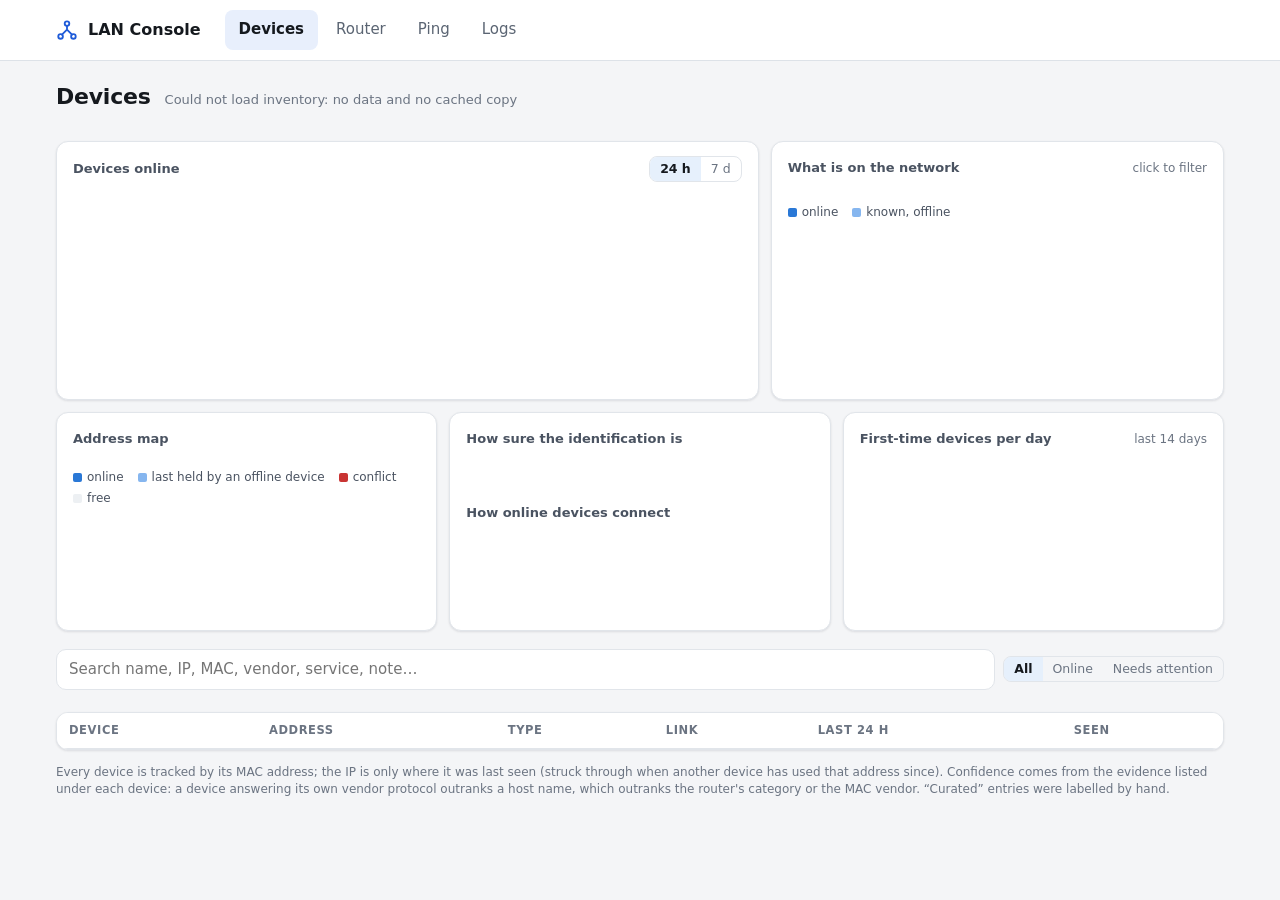
==== web/index.html @ db6f9922 "lan-inventory 2.0.0 LAN device inventory: identifies each device by combining active sweeps (nmap, m" ====
<!doctype html>
<html lang="en">
<head>
<meta charset="utf-8">
<meta name="viewport" content="width=device-width, initial-scale=1">
<title>LAN Inventory</title>
<style>
  :root {
    color-scheme: light;
    --bg: #f4f5f7; --card: #ffffff; --fg: #15191e; --fg2: #4a5361; --muted: #6b7482; --line: #e1e5ea; --grid: #edf0f3;
    --chip: #eef1f5; --accent: #2a78d6; --accent-soft: #e6f0fc;
    --s1: #2a78d6; --s2: #eb6834; --s3: #1baf7a; --s-none: #c3c9d2;
    --o1: #184f95; --o2: #2a78d6; --o3: #86b6ef; --o4: #c3c9d2;
    --ok: #1a7f4b; --ok-soft: #e3f4ea; --warn: #a85a00; --warn-soft: #fdf0dc; --crit: #c93433; --crit-soft: #fde8e7;
    --off: #aab1bc; --shadow: 0 1px 2px rgba(16,24,40,.05), 0 1px 3px rgba(16,24,40,.06);
  }
  @media (prefers-color-scheme: dark) {
    :root {
      color-scheme: dark;
      --bg: #101317; --card: #191d23; --fg: #eceef1; --fg2: #c2c8d1; --muted: #939cab; --line: #2a3039; --grid: #232830;
      --chip: #232830; --accent: #5b9df0; --accent-soft: #1c2b44;
      --s1: #3987e5; --s2: #d95926; --s3: #199e70; --s-none: #4a525e;
      --o1: #86b6ef; --o2: #3987e5; --o3: #1c5cab; --o4: #4a525e;
      --ok: #4cc38a; --ok-soft: #153325; --warn: #f0a050; --warn-soft: #3a2a12; --crit: #f07a79; --crit-soft: #3d1c1c;
      --off: #5a6370; --shadow: none;
    }
  }
  * { box-sizing: border-box; }
  body { margin: 0; background: var(--bg); color: var(--fg); font: 15px/1.45 system-ui, -apple-system, "Segoe UI", Roboto, sans-serif; }
  main { max-width: 1200px; margin: 0 auto; padding: 20px 16px 56px; }
  h1 { font-size: 22px; margin: 0; letter-spacing: -.01em; }
  h2 { font-size: 13px; font-weight: 600; margin: 0; color: var(--fg2); }
  .head { display: flex; flex-wrap: wrap; align-items: baseline; gap: 4px 14px; margin-bottom: 16px; }
  .sub { color: var(--muted); font-size: 13px; }
  .live { display: inline-flex; align-items: center; gap: 6px; }
  .live i { width: 8px; height: 8px; border-radius: 50%; background: var(--ok); box-shadow: 0 0 0 0 var(--ok); animation: pulse 2.4s infinite; }
  @keyframes pulse { 0% { box-shadow: 0 0 0 0 color-mix(in srgb, var(--ok) 55%, transparent); } 70%, 100% { box-shadow: 0 0 0 7px transparent; } }
  @media (prefers-reduced-motion: reduce) { .live i { animation: none; } }
  #banner { display: none; margin: 0 0 14px; padding: 8px 12px; border-radius: 8px; background: var(--warn-soft); border: 1px solid var(--warn); color: var(--warn); font-size: 13px; }
  .card { background: var(--card); border: 1px solid var(--line); border-radius: 12px; box-shadow: var(--shadow); }
  .kpis { display: grid; grid-template-columns: repeat(5, 1fr); gap: 12px; margin-bottom: 12px; }
  .kpi { padding: 14px 16px; text-align: left; font: inherit; color: inherit; cursor: pointer; display: flex; flex-direction: column; justify-content: flex-start; width: 100%; }
  .kpi:hover, .kpi[aria-pressed=true] { border-color: var(--accent); }
  .kpi[aria-pressed=true] { background: var(--accent-soft); }
  .kpi .lab { font-size: 12.5px; color: var(--muted); display: flex; align-items: center; gap: 6px; }
  .kpi .val { font-size: 30px; font-weight: 650; letter-spacing: -.02em; line-height: 1.15; margin-top: 2px; }
  .kpi .val small { font-size: 14px; font-weight: 500; color: var(--muted); letter-spacing: 0; }
  .kpi .foot { font-size: 12px; color: var(--muted); margin-top: 6px; min-height: 18px; }
  .meter { height: 6px; border-radius: 3px; background: var(--accent-soft); overflow: hidden; margin-top: 8px; }
  .meter i { display: block; height: 100%; background: var(--s1); border-radius: 3px; }
  .grid2 { display: grid; grid-template-columns: 1.55fr 1fr; gap: 12px; margin-bottom: 12px; align-items: stretch; }
  .grid2 .panel { display: flex; flex-direction: column; } .grid2 .chartwrap { flex: 1; min-height: 190px; }
  .morebtn { border: 0; background: none; color: var(--accent); font: inherit; font-size: 12.5px; cursor: pointer; padding: 6px 0 0; text-align: left; }
  .grid3 { display: grid; grid-template-columns: 1fr 1fr 1fr; gap: 12px; margin-bottom: 18px; }
  .panel { padding: 14px 16px 12px; min-width: 0; }
  .ph { display: flex; align-items: center; justify-content: space-between; gap: 8px; margin-bottom: 8px; min-height: 26px; }
  .ph .hint { font-size: 12px; color: var(--muted); }
  .seg { display: inline-flex; border: 1px solid var(--line); border-radius: 8px; overflow: hidden; }
  .seg button { border: 0; background: transparent; color: var(--muted); font: inherit; font-size: 12.5px; padding: 3px 10px; cursor: pointer; }
  .seg button[aria-pressed=true] { background: var(--accent-soft); color: var(--fg); font-weight: 600; }
  svg text { font: 11px system-ui, -apple-system, "Segoe UI", Roboto, sans-serif; fill: var(--muted); }
  .chartwrap { position: relative; }
  .tip { position: absolute; pointer-events: none; background: var(--fg); color: var(--card); font-size: 12px; padding: 5px 8px; border-radius: 6px; white-space: nowrap; transform: translate(-50%, -100%); display: none; z-index: 5; }
  .tip b { font-weight: 650; }
  .bars { display: grid; grid-template-columns: auto 1fr auto; gap: 5px 10px; align-items: center; font-size: 13px; }
  .bars button { display: contents; cursor: pointer; font: inherit; color: inherit; }
  .bars .bl { display: flex; align-items: center; gap: 7px; white-space: nowrap; color: var(--fg2); }
  .bars .bt { height: 14px; display: flex; gap: 2px; }
  .bars .bt i { display: block; height: 100%; border-radius: 0 4px 4px 0; background: var(--s1); min-width: 2px; }
  .bars .bt i.offl { background: var(--o3); }
  .bars .bv { font-variant-numeric: tabular-nums; color: var(--fg2); text-align: right; }
  .bars button:hover .bl, .bars button[aria-pressed=true] .bl { color: var(--accent); font-weight: 600; }
  .legend { display: flex; flex-wrap: wrap; gap: 4px 14px; font-size: 12px; color: var(--fg2); margin-top: 8px; }
  .legend span { display: inline-flex; align-items: center; gap: 5px; }
  .legend i { width: 9px; height: 9px; border-radius: 2px; display: inline-block; }
  .segbar { display: flex; gap: 2px; height: 16px; border-radius: 4px; overflow: hidden; }
  .segbar i { display: block; height: 100%; min-width: 3px; }
  .map { display: grid; grid-template-columns: repeat(32, 1fr); gap: 2px; }
  .map i { aspect-ratio: 1; border-radius: 2px; background: var(--grid); display: block; }
  .map i.on { background: var(--s1); cursor: pointer; } .map i.offl { background: var(--o3); cursor: pointer; }
  .map i.conf { background: var(--crit); cursor: pointer; } .map i.self { outline: 2px solid var(--fg); outline-offset: 0; }
  .map i:hover { outline: 2px solid var(--accent); }
  .bar { display: flex; flex-wrap: wrap; gap: 8px; align-items: center; margin-bottom: 10px; }
  input[type=search] { flex: 1 1 240px; padding: 9px 12px; border-radius: 10px; border: 1px solid var(--line); background: var(--card); color: var(--fg); font: inherit; }
  input[type=search]:focus-visible, button:focus-visible, tr.row:focus-visible { outline: 2px solid var(--accent); outline-offset: 2px; }
  .chips { display: flex; flex-wrap: wrap; gap: 6px; margin-bottom: 12px; }
  .chip { border: 1px solid var(--line); background: var(--card); color: var(--fg2); border-radius: 999px; padding: 4px 11px 4px 8px; font: inherit; font-size: 13px; cursor: pointer; display: inline-flex; align-items: center; gap: 6px; }
  .chip svg { width: 15px; height: 15px; }
  .chip[aria-pressed=true] { background: var(--accent); border-color: var(--accent); color: #fff; }
  .chip .n { opacity: .7; font-variant-numeric: tabular-nums; }
  table { width: 100%; border-collapse: separate; border-spacing: 0; }
  .tablecard { overflow: hidden; }
  th, td { text-align: left; padding: 9px 12px; border-bottom: 1px solid var(--line); vertical-align: middle; }
  th { font-size: 11.5px; text-transform: uppercase; letter-spacing: .05em; color: var(--muted); cursor: pointer; user-select: none; white-space: nowrap; font-weight: 600; background: var(--card); }
  th[aria-sort] { color: var(--fg); }
  tr.row { cursor: pointer; } tr.row:hover td { background: var(--chip); }
  tr.row.off .nm, tr.row.off .ic { opacity: .62; }
  tr.detail td { background: var(--bg); padding: 16px; }
  .dev { display: flex; align-items: center; gap: 11px; min-width: 0; }
  .ic { flex: none; width: 36px; height: 36px; border-radius: 10px; background: var(--accent-soft); color: var(--accent); display: grid; place-items: center; position: relative; }
  .ic svg { width: 20px; height: 20px; }
  .ic .st { position: absolute; right: -3px; bottom: -3px; width: 11px; height: 11px; border-radius: 50%; background: var(--off); border: 2px solid var(--card); }
  .ic .st.on { background: var(--ok); }
  .nm { min-width: 0; } .nm b { font-weight: 600; } .nm .m { font-size: 12.5px; color: var(--muted); overflow: hidden; text-overflow: ellipsis; }
  .mono { font-family: ui-monospace, SFMono-Regular, Menlo, monospace; font-size: 12.5px; }
  .muted { color: var(--muted); } .stale { text-decoration: line-through; color: var(--muted); }
  .tag { display: inline-flex; align-items: center; gap: 4px; font-size: 11px; padding: 1px 7px; border-radius: 999px; background: var(--chip); color: var(--fg2); margin-left: 6px; white-space: nowrap; vertical-align: 1px; }
  .tag.warn { background: var(--warn-soft); color: var(--warn); } .tag.crit { background: var(--crit-soft); color: var(--crit); } .tag.new { background: var(--ok-soft); color: var(--ok); }
  .conf { display: inline-flex; gap: 2px; vertical-align: middle; margin-right: 6px; }
  .conf i { width: 5px; height: 12px; border-radius: 1.5px; background: var(--o4); }
  .conf i.f { background: var(--s1); }
  .sig { display: inline-flex; gap: 1.5px; align-items: flex-end; height: 12px; margin-right: 5px; vertical-align: -1px; }
  .sig i { width: 3px; background: var(--o4); border-radius: 1px; } .sig i.f { background: var(--fg2); }
  .strip { display: block; }
  .dgrid { display: grid; grid-template-columns: repeat(3, minmax(0, 1fr)); gap: 12px; }
  .dcard { padding: 12px 14px; min-width: 0; }
  .dcard h3 { font-size: 11.5px; text-transform: uppercase; letter-spacing: .05em; color: var(--muted); margin: 0 0 8px; font-weight: 600; }
  dl { display: grid; grid-template-columns: 104px 1fr; gap: 4px 10px; margin: 0; font-size: 13px; }
  dt { color: var(--muted); } dd { margin: 0; word-break: break-word; white-space: pre-line; }
  ul.why { margin: 0; padding: 0; list-style: none; font-size: 13px; }
  ul.why li { padding: 3px 0 3px 16px; position: relative; color: var(--fg2); }
  ul.why li::before { content: ""; position: absolute; left: 2px; top: 10px; width: 6px; height: 6px; border-radius: 50%; background: var(--s1); }
  ul.why li.no { color: var(--muted); } ul.why li.no::before { background: var(--o4); }
  ul.why li.bad::before { background: var(--crit); } ul.why li.bad { color: var(--crit); }
  .ports { display: flex; flex-wrap: wrap; gap: 5px; }
  .port { font-size: 12px; border: 1px solid var(--line); border-radius: 6px; padding: 2px 7px; background: var(--card); }
  .port b { font-family: ui-monospace, Menlo, monospace; font-weight: 600; }
  a { color: var(--accent); }
  .linkbtn { border: 0; background: none; padding: 0; color: var(--accent); font: inherit; cursor: pointer; text-decoration: underline; }
  .empty { padding: 28px; text-align: center; color: var(--muted); }
  .note { color: var(--muted); font-size: 12px; margin-top: 14px; }
  @media (max-width: 980px) { .kpis { grid-template-columns: repeat(3, 1fr); } .grid2, .grid3 { grid-template-columns: 1fr; } .dgrid { grid-template-columns: 1fr; } }
  @media (max-width: 720px) { .kpis { grid-template-columns: repeat(2, 1fr); } .hide-sm { display: none; } th, td { padding: 8px 8px; } .map { grid-template-columns: repeat(16, 1fr); } }
</style>
<link rel="stylesheet" href="nav.css">
</head>
<body>
<header class="topbar"><div class="tb-in">
  <a class="tb-brand" href="index.html"><svg width="22" height="22" viewBox="0 0 24 24" fill="none" stroke-width="2" stroke-linecap="round" stroke-linejoin="round" aria-hidden="true"><circle cx="12" cy="5" r="2.5"/><circle cx="5" cy="19" r="2.5"/><circle cx="19" cy="19" r="2.5"/><path d="M12 7.5v4M12 11.5l-5.5 5.5M12 11.5l5.5 5.5"/></svg><span>LAN Console</span></a>
  <nav aria-label="Sections"><a href="index.html" aria-current="page">Devices</a><a href="router.html">Router</a><a href="ping.html">Ping</a><a href="logs.html">Logs</a></nav>
</div></header>
<main>
  <div class="head">
    <h1>Devices</h1>
    <div class="sub" id="sub">Loading…</div>
  </div>
  <div id="banner" role="status"></div>

  <div class="kpis" id="kpis"></div>

  <div class="grid2">
    <section class="card panel">
      <div class="ph"><h2>Devices online</h2>
        <div class="seg" id="range"><button type="button" data-h="24" aria-pressed="true">24 h</button><button type="button" data-h="168" aria-pressed="false">7 d</button></div></div>
      <div class="chartwrap"><svg id="chart-online" width="100%" height="190" role="img" aria-label="Devices online over time"></svg><div class="tip" id="tip-online"></div></div>
      <div class="hint sub" id="online-note"></div>
    </section>
    <section class="card panel">
      <div class="ph"><h2>What is on the network</h2><span class="hint">click to filter</span></div>
      <div class="bars" id="types"></div>
      <button type="button" class="morebtn" id="types-more"></button>
      <div class="legend"><span><i style="background:var(--s1)"></i>online</span><span><i style="background:var(--o3)"></i>known, offline</span></div>
    </section>
  </div>

  <div class="grid3">
    <section class="card panel">
      <div class="ph"><h2>Address map</h2><span class="hint" id="map-hint"></span></div>
      <div class="chartwrap"><div class="map" id="map"></div><div class="tip" id="tip-map"></div></div>
      <div class="legend"><span><i style="background:var(--s1)"></i>online</span><span><i style="background:var(--o3)"></i>last held by an offline device</span><span><i style="background:var(--crit)"></i>conflict</span><span><i style="background:var(--grid)"></i>free</span></div>
    </section>
    <section class="card panel">
      <div class="ph"><h2>How sure the identification is</h2></div>
      <div class="segbar" id="conf-bar"></div><div class="legend" id="conf-leg"></div>
      <div class="ph" style="margin-top:16px"><h2>How online devices connect</h2></div>
      <div class="segbar" id="link-bar"></div><div class="legend" id="link-leg"></div>
    </section>
    <section class="card panel">
      <div class="ph"><h2>First-time devices per day</h2><span class="hint">last 14 days</span></div>
      <div class="chartwrap"><svg id="chart-new" width="100%" height="150" role="img" aria-label="New devices per day"></svg><div class="tip" id="tip-new"></div></div>
    </section>
  </div>

  <div class="bar">
    <input type="search" id="q" placeholder="Search name, IP, MAC, vendor, service, note…" aria-label="Search">
    <div class="seg" id="show"><button type="button" data-s="all" aria-pressed="true">All</button><button type="button" data-s="online" aria-pressed="false">Online</button><button type="button" data-s="attention" aria-pressed="false">Needs attention</button></div>
  </div>
  <div class="chips" id="chips"></div>
  <div class="card tablecard">
    <table id="tbl">
      <thead><tr>
        <th data-k="name">Device</th><th data-k="ip">Address</th><th data-k="type" class="hide-sm">Type</th>
        <th data-k="link" class="hide-sm">Link</th><th class="hide-sm" style="cursor:default">Last 24 h</th><th data-k="last_seen" class="hide-sm">Seen</th>
      </tr></thead>
      <tbody id="rows"></tbody>
    </table>
  </div>
  <p class="note">
    Every device is tracked by its MAC address; the IP is only where it was last seen (struck through when another device has used that
    address since). Confidence comes from the evidence listed under each device: a device answering its own vendor protocol outranks a host
    name, which outranks the router's category or the MAC vendor. “Curated” entries were labelled by hand.
  </p>
</main>

<script>
(function () {
  'use strict';
  var CACHE_KEY = 'lan-inventory-v1';
  var state = { data: null, q: '', type: 'All', show: 'all', sort: 'ip', desc: false, open: {}, hours: 24 };
  var $ = function (id) { return document.getElementById(id); };
  function esc(s) { return String(s == null ? '' : s).replace(/[&<>"']/g, function (c) { return { '&': '&amp;', '<': '&lt;', '>': '&gt;', '"': '&quot;', "'": '&#39;' }[c]; }); }

  // ---- icons (24x24, stroke) by device type
  var P = {
    phone: '<rect x="7" y="2.5" width="10" height="19" rx="2.5"/><path d="M11 18.5h2"/>',
    tablet: '<rect x="4.5" y="2.5" width="15" height="19" rx="2.5"/><path d="M11 18.5h2"/>',
    laptop: '<rect x="4" y="5" width="16" height="11" rx="1.5"/><path d="M2 19.5h20"/>',
    desktop: '<rect x="3" y="4" width="18" height="12" rx="1.5"/><path d="M8.5 20.5h7M12 16v4.5"/>',
    server: '<rect x="3.5" y="4" width="17" height="7" rx="1.5"/><rect x="3.5" y="13" width="17" height="7" rx="1.5"/><path d="M7 7.5h.01M7 16.5h.01"/>',
    tv: '<rect x="2.5" y="5" width="19" height="12.5" rx="1.5"/><path d="M8 21h8"/>',
    media: '<rect x="3" y="8" width="18" height="8" rx="2.5"/><path d="M7 12h.01M11 12h6"/>',
    speaker: '<rect x="6" y="2.5" width="12" height="19" rx="2.5"/><circle cx="12" cy="14" r="3"/><path d="M12 6.5h.01"/>',
    camera: '<path d="M3 8.5a2 2 0 0 1 2-2h9a2 2 0 0 1 2 2v7a2 2 0 0 1-2 2H5a2 2 0 0 1-2-2z"/><path d="M16 10.5l5-2.5v8l-5-2.5"/>',
    printer: '<path d="M7 8V3.5h10V8"/><rect x="3" y="8" width="18" height="8.5" rx="1.5"/><rect x="7" y="13.5" width="10" height="7"/>',
    nas: '<rect x="5" y="2.5" width="14" height="19" rx="2"/><path d="M8.5 7h7M8.5 11h7M9 17.5h.01"/>',
    router: '<rect x="3" y="13" width="18" height="7" rx="2"/><path d="M7 16.5h.01M11 16.5h.01M12 13V9M8.5 6.5a5 5 0 0 1 7 0M6 4a8.5 8.5 0 0 1 12 0"/>',
    ap: '<circle cx="12" cy="13" r="1.6"/><path d="M8.6 9.6a4.8 4.8 0 0 0 0 6.8M15.4 9.6a4.8 4.8 0 0 1 0 6.8M5.8 6.8a8.8 8.8 0 0 0 0 12.4M18.2 6.8a8.8 8.8 0 0 1 0 12.4"/>',
    iot: '<rect x="7" y="7" width="10" height="10" rx="1.5"/><path d="M10 3v4M14 3v4M10 17v4M14 17v4M3 10h4M3 14h4M17 10h4M17 14h4"/>',
    plug: '<path d="M9 2.5v5M15 2.5v5M6.5 7.5h11v4a5.5 5.5 0 0 1-11 0zM12 17v4.5"/>',
    light: '<path d="M9 18h6M10 21h4M8.5 14.5a6 6 0 1 1 7 0c-.6.5-1 1.200-1 2v.5h-5v-.5c0-.8-.4-1.500-1-2z"/>',
    thermo: '<circle cx="12" cy="12" r="8.5"/><path d="M12 7v5l3 2"/>',
    appliance: '<rect x="4.500" y="2.500" width="15" height="19" rx="2"/><circle cx="12" cy="13.500" r="4"/><path d="M8 6h.01M11 6h.01"/>',
    game: '<path d="M7 8h10a4.500 4.500 0 0 1 4.400 5.400l-.6 3a2.500 2.500 0 0 1-4.300 1.200L15 16H9l-1.500 1.600a2.500 2.500 0 0 1-4.300-1.200l-.6-3A4.500 4.500 0 0 1 7 8z"/><path d="M8 11v3M6.500 12.500h3M16 12h.01"/>',
    car: '<path d="M4 16v-3.500l2-5.500h12l2 5.500V16M4 13h16M3.500 16h17v2.500h-3V16M6.500 16v2.500h-3"/>',
    dock: '<rect x="3" y="9" width="18" height="7" rx="1.500"/><path d="M7 12.500h2M12 12.500h2M17 12.500h.01M12 16v4"/>',
    watch: '<rect x="7" y="7" width="10" height="10" rx="2.500"/><path d="M9 7l.7-4h4.600l.7 4M9 17l.7 4h4.600l.7-4"/>',
    net: '<rect x="3" y="14" width="18" height="6" rx="1.500"/><path d="M7 17h.01M11 17h.01M15 17h.01M12 14V4M8 8l4-4 4 4"/>',
    unknown: '<circle cx="12" cy="12" r="9"/><path d="M9.500 9.500a2.500 2.500 0 1 1 3.500 2.300c-.7.300-1 .900-1 1.700M12 17h.01"/>'
  };
  var ICON = { 'Phone': 'phone', 'Tablet': 'tablet', 'Laptop': 'laptop', 'Desktop': 'desktop', 'Computer': 'desktop', 'Server': 'server', 'TV': 'tv',
    'Media device': 'media', 'Speaker': 'speaker', 'Camera': 'camera', 'Printer': 'printer', 'NAS': 'nas', 'Router': 'router', 'Access Point': 'ap',
    'IoT': 'iot', 'Smart Plug': 'plug', 'Smart Light': 'light', 'Smart Switch': 'plug', 'Thermostat': 'thermo', 'Appliance': 'appliance',
    'Game console': 'game', 'Vehicle': 'car', 'Dock': 'dock', 'Watch': 'watch', 'Network': 'net' };
  function icon(type) {
    return '<svg viewBox="0 0 24 24" fill="none" stroke="currentColor" stroke-width="1.8" stroke-linecap="round" stroke-linejoin="round" aria-hidden="true">' + P[ICON[type] || 'unknown'] + '</svg>';
  }

  // ---- helpers
  function ipKey(ip) { return ip ? ip.split('.').reduce(function (a, p) { return a * 256 + (+p); }, 0) : 4294967295; }
  function ts(iso) { var d = iso ? new Date(iso) : null; return d && !isNaN(d) ? d.getTime() / 1000 : null; }
  function fmt(iso) { var d = iso ? new Date(iso) : null; return d && !isNaN(d) ? d.toLocaleString() : 'never'; }
  function ago(sec) {
    if (sec == null) return 'never';
    if (sec < 90) return 'just now';
    if (sec < 3600) return Math.round(sec / 60) + ' min ago';
    if (sec < 86400 * 2) return Math.round(sec / 3600) + ' h ago';
    return Math.round(sec / 86400) + ' d ago';
  }
  function hm(t) { return new Date(t * 1000).toLocaleTimeString([], { hour: '2-digit', minute: '2-digit' }); }
  function dayLabel(t) { return new Date(t * 1000).toLocaleDateString([], { month: 'short', day: 'numeric' }); }
  function nowSec() { var g = ts(state.data.generated); return g || Date.now() / 1000; }
  function typeOf(d) { return d.type || 'Unidentified'; }
  function displayName(d) { return d.name || (d.randomized_mac ? 'Private-MAC device' : (d.vendor || 'Unknown device')); }
  function isNew(d) { var f = ts(d.first_seen); return f != null && nowSec() - f < 7 * 86400; }
  function attention(d) {
    var a = [];
    if (d.ip_conflict) a.push('IP conflict');
    if (d.conflict) a.push('evidence disagrees');
    if (!d.identified) a.push('not identified');
    if (d.online_now && !d.in_scan) a.push('never scanned');
    return a;
  }
  var CONF_LEVEL = { curated: 4, high: 3, medium: 2, researched: 2, low: 1 };

  function load() {
    return fetch('data.json?t=' + Date.now(), { cache: 'no-store' })
      .then(function (r) { if (!r.ok) throw new Error(r.status); return r.json(); })
      .then(function (d) { try { localStorage.setItem(CACHE_KEY, JSON.stringify(d)); } catch (e) {} return { data: d, offline: false }; })
      .catch(function () {
        var raw = null;
        try { raw = localStorage.getItem(CACHE_KEY); } catch (e) {}
        if (raw) return { data: JSON.parse(raw), offline: true };
        throw new Error('no data and no cached copy');
      });
  }

  function searchText(d) {
    return [d.ip, d.mac, d.name, d.type, d.vendor, d.os, d.note, (d.aliases || []).join(' '),
      d.ports.map(function (p) { return p.port + ' ' + p.service + ' ' + p.product; }).join(' '),
      d.mdns.join(' '), d.model, d.os_family, (d.web || []).join(' '), d.dhcp && d.dhcp.hostname].join(' ').toLowerCase();
  }
  function visible() {
    var q = state.q.toLowerCase();
    var rows = state.data.devices.filter(function (d) {
      if (state.type !== 'All' && typeOf(d) !== state.type) return false;
      if (state.show === 'online' && !d.online_now) return false;
      if (state.show === 'attention' && !attention(d).length) return false;
      if (state.show === 'new' && !isNew(d)) return false;
      return !q || searchText(d).indexOf(q) >= 0;
    });
    var k = state.sort;
    rows.sort(function (a, b) {
      var x, y;
      if (k === 'ip') { x = ipKey(a.ip) * 2 + (a.ip_stale ? 1 : 0); y = ipKey(b.ip) * 2 + (b.ip_stale ? 1 : 0); }
      else if (k === 'name') { x = displayName(a).toLowerCase(); y = displayName(b).toLowerCase(); }
      else if (k === 'last_seen') { x = -(ts(a.last_seen) || 0); y = -(ts(b.last_seen) || 0); }
      else { x = String(a[k] || '~').toLowerCase(); y = String(b[k] || '~').toLowerCase(); }
      return (x < y ? -1 : x > y ? 1 : 0) * (state.desc ? -1 : 1);
    });
    return rows;
  }

  // ---- KPI tiles
  function spark(series, w, h) {
    if (!series || series.length < 2) return '';
    var t0 = series[0][0], t1 = series[series.length - 1][0], lo = Infinity, hi = -Infinity;
    series.forEach(function (p) { lo = Math.min(lo, p[1]); hi = Math.max(hi, p[1]); });
    if (hi === lo) { hi += 1; lo -= 1; }
    var d = '', prev = null;
    series.forEach(function (p) {
      var x = (p[0] - t0) / (t1 - t0 || 1) * w, y = h - 2 - (p[1] - lo) / (hi - lo) * (h - 4);
      d += (prev == null ? 'M' : 'H' + x.toFixed(1) + 'V') + (prev == null ? x.toFixed(1) + ',' : '') + y.toFixed(1); prev = y;
    });
    return '<svg width="' + w + '" height="' + h + '" aria-hidden="true" style="vertical-align:middle"><path d="' + d + '" fill="none" stroke="var(--s1)" stroke-width="2" stroke-linejoin="round"/></svg>';
  }
  function renderKpis() {
    var ds = state.data.devices, on = ds.filter(function (d) { return d.online_now; });
    var ident = ds.filter(function (d) { return d.identified; }).length;
    var att = ds.filter(function (d) { return attention(d).length; });
    var fresh = ds.filter(isNew);
    var series = clip((state.data.history || {}).online || [], 24);
    var peak = series.reduce(function (m, p) { return Math.max(m, p[1]); }, 0);
    var pct = ds.length ? Math.round(ident / ds.length * 100) : 0;
    var tiles = [
      ['online', 'Online now', on.length + ' <small>of ' + ds.length + '</small>', spark(series, 90, 18) + (peak ? ' peak ' + peak : '')],
      ['all', 'Known devices', ds.length, ds.filter(function (d) { return d.randomized_mac; }).length + ' use a private MAC'],
      [null, 'Identified', pct + '<small>%</small>', '<div class="meter"><i style="width:' + pct + '%"></i></div>'],
      ['attention', 'Need attention', att.length, att.length ? esc(countBy(att.map(function (d) { return attention(d)[0]; }))) : 'nothing flagged'],
      ['new', 'New this week', fresh.length, fresh.length ? esc(fresh.slice(-2).map(displayName).join(', ')) : 'no first-time devices']
    ];
    $('kpis').innerHTML = tiles.map(function (t) {
      return '<button type="button" class="card kpi" ' + (t[0] ? 'data-s="' + t[0] + '" aria-pressed="' + (state.show === t[0] && t[0] !== 'all') + '"' : 'disabled style="cursor:default"') + '>' +
        '<div class="lab">' + t[1] + '</div><div class="val">' + t[2] + '</div><div class="foot">' + t[3] + '</div></button>';
    }).join('');
    $('kpis').querySelectorAll('button[data-s]').forEach(function (b) {
      b.addEventListener('click', function () { setShow(state.show === b.dataset.s ? 'all' : b.dataset.s); });
    });
  }
  function countBy(list) {
    var c = {}; list.forEach(function (x) { c[x] = (c[x] || 0) + 1; });
    return Object.keys(c).map(function (k) { return c[k] + ' ' + k; }).join(' · ');
  }
  function setShow(s) {
    state.show = s;
    $('show').querySelectorAll('button').forEach(function (b) { b.setAttribute('aria-pressed', String(b.dataset.s === s)); });
    renderKpis(); renderRows();
  }

  // ---- online over time (step line + wash, crosshair tooltip)
  function clip(series, hours) {
    if (!series.length) return [];
    var end = series[series.length - 1][0], start = end - hours * 3600, out = [], last = null;
    series.forEach(function (p) { if (p[0] < start) last = p; else out.push(p); });
    if (last) out.unshift([start, last[1]]);
    return out;
  }
  function renderOnline() {
    var svg = $('chart-online'), W = Math.max(280, svg.clientWidth || 600);
    svg.setAttribute('height', 190);
    var H = Math.max(190, Math.min(320, svg.parentNode.clientHeight || 190));
    svg.setAttribute('height', H);
    var hist = state.data.history || {}, s = clip(hist.online || [], state.hours);
    svg.setAttribute('viewBox', '0 0 ' + W + ' ' + H);
    if (s.length < 2) { svg.innerHTML = '<text x="' + W / 2 + '" y="' + H / 2 + '" text-anchor="middle">History is being collected — the line appears within a few minutes.</text>'; $('online-note').textContent = ''; return; }
    var end = s[s.length - 1][0], start = end - state.hours * 3600, m = { l: 30, r: 44, t: 10, b: 22 };
    var hi = Math.max.apply(null, s.map(function (p) { return p[1]; })), lo = Math.min.apply(null, s.map(function (p) { return p[1]; }));
    var top = Math.ceil((hi + 1) / 5) * 5, bot = Math.max(0, Math.floor((lo - 2) / 5) * 5);
    var X = function (t) { return m.l + (t - start) / (end - start) * (W - m.l - m.r); };
    var Y = function (v) { return m.t + (top - v) / (top - bot) * (H - m.t - m.b); };
    var out = '';
    for (var v = bot; v <= top; v += Math.max(5, Math.round((top - bot) / 4 / 5) * 5)) {
      out += '<line x1="' + m.l + '" x2="' + (W - m.r) + '" y1="' + Y(v) + '" y2="' + Y(v) + '" stroke="var(--grid)"/><text x="' + (m.l - 6) + '" y="' + (Y(v) + 4) + '" text-anchor="end">' + v + '</text>';
    }
    var step = state.hours <= 24 ? (W < 520 ? 8 : 4) * 3600 : (W < 520 ? 2 : 1) * 86400, first = new Date(start * 1000);
    if (state.hours <= 24) first.setMinutes(0, 0, 0); else first.setHours(0, 0, 0, 0);
    for (var t = first.getTime() / 1000; t <= end; t += step) {
      if (t < start + step * 0.25) continue;
      out += '<text x="' + X(t) + '" y="' + (H - 6) + '" text-anchor="middle">' + (state.hours <= 24 ? hm(t) : dayLabel(t)) + '</text>';
    }
    var d = 'M' + X(s[0][0]).toFixed(1) + ',' + Y(s[0][1]).toFixed(1);
    for (var i = 1; i < s.length; i++) d += 'H' + X(s[i][0]).toFixed(1) + 'V' + Y(s[i][1]).toFixed(1);
    var lastX = X(end), lastY = Y(s[s.length - 1][1]);
    out += '<path d="' + d + 'V' + Y(bot) + 'H' + X(s[0][0]).toFixed(1) + 'Z" fill="var(--s1)" opacity=".1"/>';
    out += '<path d="' + d + '" fill="none" stroke="var(--s1)" stroke-width="2" stroke-linejoin="round"/>';
    out += '<circle cx="' + lastX + '" cy="' + lastY + '" r="4" fill="var(--s1)" stroke="var(--card)" stroke-width="2"/>';
    out += '<text x="' + (lastX + 8) + '" y="' + (lastY + 4) + '" style="fill:var(--fg);font-weight:600;font-size:12px">' + s[s.length - 1][1] + '</text>';
    out += '<line id="xh" y1="' + m.t + '" y2="' + (H - m.b) + '" stroke="var(--muted)" stroke-width="1" visibility="hidden"/><circle id="xd" r="4" fill="var(--s1)" stroke="var(--card)" stroke-width="2" visibility="hidden"/>';
    svg.innerHTML = out;
    var tip = $('tip-online'), xh = svg.querySelector('#xh'), xd = svg.querySelector('#xd');
    svg.onmousemove = function (e) {
      var r = svg.getBoundingClientRect(), px = (e.clientX - r.left) / r.width * W;
      var tt = start + (Math.min(Math.max(px, m.l), W - m.r) - m.l) / (W - m.l - m.r) * (end - start), val = s[0][1];
      for (var j = 0; j < s.length && s[j][0] <= tt; j++) val = s[j][1];
      xh.setAttribute('x1', X(tt)); xh.setAttribute('x2', X(tt)); xh.setAttribute('visibility', 'visible');
      xd.setAttribute('cx', X(tt)); xd.setAttribute('cy', Y(val)); xd.setAttribute('visibility', 'visible');
      tip.style.display = 'block'; tip.style.left = (X(tt) / W * r.width) + 'px'; tip.style.top = (Y(val) / H * r.height - 10) + 'px';
      tip.innerHTML = '<b>' + val + ' online</b> · ' + (state.hours > 24 ? dayLabel(tt) + ' ' : '') + hm(tt);
    };
    svg.onmouseleave = function () { tip.style.display = 'none'; xh.setAttribute('visibility', 'hidden'); xd.setAttribute('visibility', 'hidden'); };
    $('online-note').textContent = hist.since && hist.since > start + 60 ? 'Presence history starts ' + new Date(hist.since * 1000).toLocaleString() + '.' : '';
  }

  // ---- type bars
  function renderTypes() {
    var c = {};
    state.data.devices.forEach(function (d) { var t = typeOf(d); c[t] = c[t] || [0, 0]; c[t][d.online_now ? 0 : 1]++; });
    var keys = Object.keys(c).sort(function (a, b) { return (c[b][0] + c[b][1]) - (c[a][0] + c[a][1]) || a.localeCompare(b); });
    var max = keys.reduce(function (m, k) { return Math.max(m, c[k][0] + c[k][1]); }, 1);
    var hidden = state.allTypes ? 0 : Math.max(0, keys.length - 9);
    if (hidden) keys = keys.slice(0, 9);
    $('types-more').style.display = hidden || state.allTypes ? '' : 'none';
    $('types-more').textContent = state.allTypes ? 'Show fewer' : '+ ' + hidden + ' more types';
    $('types').innerHTML = keys.map(function (k) {
      var on = c[k][0], off = c[k][1];
      return '<button type="button" data-t="' + esc(k) + '" aria-pressed="' + (state.type === k) + '" title="' + esc(k) + ': ' + on + ' online, ' + off + ' offline">' +
        '<span class="bl"><span style="display:inline-flex;width:16px;height:16px">' + icon(k) + '</span>' + esc(k) + '</span>' +
        '<span class="bt">' + (on ? '<i style="width:' + (on / max * 100) + '%"></i>' : '') + (off ? '<i class="offl" style="width:' + (off / max * 100) + '%"></i>' : '') + '</span>' +
        '<span class="bv">' + (on + off) + '</span></button>';
    }).join('');
    $('types').querySelectorAll('button').forEach(function (b) {
      b.addEventListener('click', function () { state.type = state.type === b.dataset.t ? 'All' : b.dataset.t; render(); });
    });
  }

  // ---- segmented bars
  function segbar(barId, legId, parts) {
    var total = parts.reduce(function (a, p) { return a + p[1]; }, 0) || 1;
    $(barId).innerHTML = parts.filter(function (p) { return p[1]; }).map(function (p) {
      return '<i style="background:' + p[2] + ';flex:' + p[1] + '" title="' + esc(p[0]) + ': ' + p[1] + '"></i>';
    }).join('');
    $(legId).innerHTML = parts.filter(function (p) { return p[1]; }).map(function (p) {
      return '<span><i style="background:' + p[2] + '"></i>' + esc(p[0]) + ' <b style="color:var(--fg)">' + p[1] + '</b></span>';
    }).join('');
  }
  function renderSegs() {
    var ds = state.data.devices, n = function (f) { return ds.filter(f).length; };
    segbar('conf-bar', 'conf-leg', [
      ['labelled by hand', n(function (d) { return d.confidence === 'curated'; }), 'var(--o1)'],
      ['high', n(function (d) { return d.confidence === 'high'; }), 'var(--o2)'],
      ['medium / researched', n(function (d) { return d.confidence === 'medium' || d.confidence === 'researched'; }), 'var(--o3)'],
      ['low / unknown', n(function (d) { return d.confidence === 'low' || !d.confidence; }), 'var(--o4)']]);
    var on = ds.filter(function (d) { return d.online_now; }), l = function (f) { return on.filter(f).length; };
    segbar('link-bar', 'link-leg', [
      ['wired', l(function (d) { return d.link === 'wired'; }), 'var(--s1)'],
      ['Wi-Fi 5 GHz', l(function (d) { return d.link === '5GHz' || d.link === '6GHz'; }), 'var(--s2)'],
      ['Wi-Fi 2.4 GHz', l(function (d) { return d.link === '2.4GHz'; }), 'var(--s3)'],
      ['not in router list', l(function (d) { return !d.link; }), 'var(--s-none)']]);
  }

  // ---- address map
  function renderMap() {
    var sub = state.data.subnet || '', m = /^(\d+\.\d+\.\d+)\.0\/24$/.exec(sub), box = $('map');
    if (!m) { box.parentNode.parentNode.style.display = 'none'; return; }
    var by = {};
    state.data.devices.forEach(function (d) {
      if (!d.ip || d.ip.indexOf(m[1] + '.') !== 0) return;
      var k = +d.ip.split('.')[3]; (by[k] = by[k] || []).push(d);
    });
    var html = '', used = 0;
    for (var i = 0; i < 256; i++) {
      var ds = by[i] || [], on = ds.filter(function (d) { return d.online_now; });
      var cls = on.length > 1 ? 'conf' : on.length ? 'on' : ds.length ? 'offl' : '';
      if (on.length) used++;
      html += '<i class="' + cls + (state.data.self_ip === m[1] + '.' + i ? ' self' : '') + '" data-i="' + i + '"></i>';
    }
    box.innerHTML = html;
    $('map-hint').textContent = sub + ' · ' + used + ' in use';
    var tip = $('tip-map');
    box.onmousemove = function (e) {
      var c = e.target.closest('i'); if (!c) { tip.style.display = 'none'; return; }
      var i = +c.dataset.i, ds = by[i] || [], r = box.getBoundingClientRect(), cr = c.getBoundingClientRect();
      tip.style.display = 'block'; tip.style.left = (cr.left - r.left + cr.width / 2) + 'px'; tip.style.top = (cr.top - r.top - 6) + 'px';
      tip.innerHTML = '<b>.' + i + '</b> ' + (ds.length ? ds.map(function (d) { return esc(displayName(d)) + (d.online_now ? '' : ' (offline)'); }).join(', ') : 'free');
    };
    box.onmouseleave = function () { tip.style.display = 'none'; };
    box.onclick = function (e) {
      var c = e.target.closest('i'); if (!c || !(by[+c.dataset.i] || []).length) return;
      $('q').value = state.q = m[1] + '.' + c.dataset.i; state.type = 'All'; setShow('all'); renderChips();
      by[+c.dataset.i].forEach(function (d) { state.open[d.mac] = true; }); renderRows();
      $('tbl').scrollIntoView({ behavior: 'smooth', block: 'start' });
    };
  }

  // ---- first-time devices per day (columns)
  function renderNew() {
    var svg = $('chart-new'), H = 150, W = Math.max(240, svg.clientWidth || 360), days = 14, m = { l: 22, r: 6, t: 14, b: 20 };
    var end = new Date(nowSec() * 1000); end.setHours(24, 0, 0, 0);
    var e = end.getTime() / 1000, buckets = [], names = [];
    for (var i = 0; i < days; i++) { buckets.push(0); names.push([]); }
    state.data.devices.forEach(function (d) {
      var f = ts(d.first_seen); if (f == null) return;
      var k = days - 1 - Math.floor((e - f) / 86400);
      if (k >= 0 && k < days) { buckets[k]++; names[k].push(displayName(d)); }
    });
    var hi = Math.max(4, Math.max.apply(null, buckets)), bw = (W - m.l - m.r) / days, cw = Math.min(24, bw - 4), out = '';
    var Y = function (v) { return m.t + (hi - v) / hi * (H - m.t - m.b); };
    [0, Math.ceil(hi / 2), hi].forEach(function (v) {
      out += '<line x1="' + m.l + '" x2="' + (W - m.r) + '" y1="' + Y(v) + '" y2="' + Y(v) + '" stroke="var(--grid)"/><text x="' + (m.l - 5) + '" y="' + (Y(v) + 4) + '" text-anchor="end">' + v + '</text>';
    });
    svg.setAttribute('viewBox', '0 0 ' + W + ' ' + H);
    buckets.forEach(function (v, k) {
      var x = m.l + k * bw + (bw - cw) / 2, y = Y(v), h = Y(0) - y, t = e - (days - k) * 86400 + 43200;
      if (v) out += '<path d="M' + x + ',' + Y(0) + 'V' + (y + Math.min(4, h)) + 'q0,-' + Math.min(4, h) + ' ' + Math.min(4, h) + ',-' + Math.min(4, h) + 'H' + (x + cw - Math.min(4, h)) + 'q' + Math.min(4, h) + ',0 ' + Math.min(4, h) + ',' + Math.min(4, h) + 'V' + Y(0) + 'Z" fill="var(--s1)"/>';
      if (v && v === Math.max.apply(null, buckets)) out += '<text x="' + (x + cw / 2) + '" y="' + (y - 4) + '" text-anchor="middle" style="fill:var(--fg)">' + v + '</text>';
      if ((days - 1 - k) % 3 === 0) out += '<text x="' + (x + cw / 2) + '" y="' + (H - 5) + '" text-anchor="middle">' + dayLabel(t) + '</text>';
      out += '<rect class="hit" data-k="' + k + '" x="' + (m.l + k * bw) + '" y="' + m.t + '" width="' + bw + '" height="' + (H - m.t - m.b) + '" fill="transparent"/>';
    });
    svg.innerHTML = out;
    var tip = $('tip-new');
    svg.onmousemove = function (ev) {
      var r = ev.target.closest('.hit'); if (!r) { tip.style.display = 'none'; return; }
      var k = +r.dataset.k, b = svg.getBoundingClientRect();
      tip.style.display = 'block'; tip.style.left = Math.min(Math.max((m.l + (k + .5) * bw) / W * b.width, 80), b.width - 80) + 'px'; tip.style.top = (Y(buckets[k]) / H * b.height - 8) + 'px';
      tip.innerHTML = '<b>' + buckets[k] + ' new</b> · ' + dayLabel(e - (days - k) * 86400 + 43200) + (names[k].length ? '<br>' + esc(names[k].slice(0, 4).join(', ')) + (names[k].length > 4 ? '…' : '') : '');
    };
    svg.onmouseleave = function () { tip.style.display = 'none'; };
  }

  // ---- chips
  function renderChips() {
    var counts = {};
    state.data.devices.forEach(function (d) { var t = typeOf(d); counts[t] = (counts[t] || 0) + 1; });
    $('chips').innerHTML = ['All'].concat(Object.keys(counts).sort()).map(function (t) {
      return '<button type="button" class="chip" data-t="' + esc(t) + '" aria-pressed="' + (state.type === t) + '">' + (t === 'All' ? '' : icon(t)) + esc(t) +
        (t === 'All' ? '' : ' <span class="n">' + counts[t] + '</span>') + '</button>';
    }).join('');
    $('chips').querySelectorAll('button').forEach(function (b) { b.addEventListener('click', function () { state.type = b.dataset.t; render(); }); });
  }

  // ---- rows
  function strip(d, hours, w, h) {
    var end = nowSec(), start = end - hours * 3600, hist = state.data.history || {}, out = '';
    var from = Math.max(start, hist.since || end);
    out += '<rect x="0" y="' + (h / 2 - 1) + '" width="' + w + '" height="2" rx="1" fill="var(--grid)"/>';
    if (from > start) out += '<rect x="0" y="' + (h / 2 - 1) + '" width="' + ((from - start) / (end - start) * w) + '" height="2" fill="var(--bg)"/>';
    (d.seen || []).forEach(function (iv) {
      var a = Math.max(iv[0], start), b = Math.min(iv[1], end); if (b <= a) return;
      out += '<rect x="' + ((a - start) / (end - start) * w).toFixed(1) + '" y="1" width="' + Math.max(2, (b - a) / (end - start) * w).toFixed(1) + '" height="' + (h - 2) + '" rx="2" fill="var(--s1)"/>';
    });
    return '<svg class="strip" width="' + w + '" height="' + h + '" role="img" aria-label="online periods, last ' + hours + ' hours">' + out + '</svg>';
  }
  function confMeter(d) {
    var n = CONF_LEVEL[d.confidence] || 0, s = '';
    for (var i = 1; i <= 4; i++) s += '<i class="' + (i <= n ? 'f' : '') + '"></i>';
    return '<span class="conf" title="confidence: ' + esc(d.confidence || 'none') + '">' + s + '</span>';
  }
  function signal(d) {
    if (d.link === 'wired') return '<span class="muted">wired</span>';
    if (!d.link) return '<span class="muted">—</span>';
    var db = d.signal_dbm, n = db == null ? 0 : db >= -55 ? 4 : db >= -65 ? 3 : db >= -75 ? 2 : 1, s = '';
    for (var i = 1; i <= 4; i++) s += '<i class="' + (i <= n ? 'f' : '') + '" style="height:' + (i * 3) + 'px"></i>';
    return (db == null ? '' : '<span class="sig" title="' + db + ' dBm">' + s + '</span>') + esc(d.link.replace('GHz', ' GHz'));
  }
  function tags(d) {
    var t = '';
    if (isNew(d)) t += '<span class="tag new">new</span>';
    if (d.ip_conflict) t += '<span class="tag crit">IP conflict</span>';
    if (d.conflict) t += '<span class="tag warn">evidence disagrees</span>';
    if (d.aliases && d.aliases.length) t += '<span class="tag" title="the same device also appears under another MAC">+' + d.aliases.length + ' MAC</span>';
    if (d.randomized_mac) t += '<span class="tag" title="randomized / private MAC address">private MAC</span>';
    if (d.online_now && !d.in_scan) t += '<span class="tag warn">not scanned yet</span>';
    return t;
  }
  function detail(d) {
    var why = (d.reasons || []).map(function (r) {
      var cls = /outweighed|placeholder|weak guess/.test(r) ? 'no' : /disagrees|conflict/i.test(r) ? 'bad' : '';
      return '<li class="' + cls + '">' + esc(r) + '</li>';
    }).join('') || '<li class="no">No evidence yet.</li>';
    function row(k, v) { return v ? '<dt>' + k + '</dt><dd>' + v + '</dd>' : ''; }
    var u = d.upnp || {}, hist = (d.ip_history || []).slice(0, 5).map(function (h) { return esc(h.ip) + ' until ' + esc(fmt(h.until)); }).join('\n');
    var aliases = (d.aliases || []).map(function (m) { return '<button type="button" class="linkbtn mono" data-mac="' + esc(m) + '">' + esc(m) + '</button>'; }).join('<br>');
    var ports = d.ports.map(function (p) { return '<span class="port"><b>' + p.port + '</b>/' + esc(p.proto) + ' ' + esc(p.service || '') + (p.product ? ' <span class="muted">' + esc(p.product) + '</span>' : '') + '</span>'; }).join('');
    var research = d.research ? [[d.research.manufacturer, d.research.model, d.research.type].filter(Boolean).join(' · ') + (d.research.confidence ? '  [' + d.research.confidence + ', ' + (d.research.date || '').slice(0, 10) + ']' : ''), d.research.rationale].filter(Boolean).join('\n') : '';
    return '<div class="dgrid">' +
      '<div class="card dcard"><h3>Identity</h3><dl>' +
        row('Type', esc(d.type || '—') + (d.type_source ? ' <span class="muted">from ' + esc(d.type_source) + '</span>' : '')) +
        row('Confidence', confMeter(d) + esc(d.confidence || 'none')) + row('Model', esc(d.model)) + row('Manufacturer', esc(d.vendor)) +
        row('OS', esc(d.os_family || '')) + (d.os ? row('OS (nmap)', esc(d.os + ' — ' + d.os_accuracy + '%')) : '') +
        row('Label', d.note ? esc(d.note + '  [' + d.note_source + ', ' + d.note_date + ']') : '') + row('Research (AI)', esc(research)) +
      '</dl></div>' +
      '<div class="card dcard"><h3>Why we think so</h3><ul class="why">' + why + '</ul></div>' +
      '<div class="card dcard"><h3>Network</h3><dl>' +
        row('MAC', '<span class="mono">' + esc(d.mac) + '</span>' + (d.randomized_mac ? ' <span class="muted">private</span>' : '')) +
        row('Address', esc(d.ip || '—') + (d.ip_stale ? ' <span class="muted">(since reused by another device)</span>' : '')) +
        row('Earlier', esc(hist)) + row('Also seen as', aliases) + row('Link', signal(d) + (d.network && d.network !== 'main' ? ' <span class="muted">· ' + esc(d.network) + ' network</span>' : '')) +
        row('DHCP', d.dhcp ? esc([d.dhcp.hostname && 'host name ' + d.dhcp.hostname, d.dhcp.vendor_class && 'class ' + d.dhcp.vendor_class, d.dhcp.requests + ' request(s) heard'].filter(Boolean).join('\n')) : '') +
        row('First seen', esc(fmt(d.first_seen))) + row('Last seen', esc(fmt(d.last_seen)) + (d.seen_via && d.seen_via.length ? ' <span class="muted">via ' + esc(d.seen_via.join(' + ')) + '</span>' : '')) +
        row('Scanned', d.scan_at ? esc(fmt(d.scan_at) + ' (' + d.scan_kind + ')') : '<span class="muted">never — a quick look runs automatically while it is online</span>') +
      '</dl></div>' +
      '<div class="card dcard" style="grid-column:1/-1"><h3>Online, last 7 days</h3>' + strip(d, 168, 1000, 16).replace('width="1000"', 'width="100%" viewBox="0 0 1000 16" preserveAspectRatio="none"') +
        (ports ? '<h3 style="margin-top:14px">Open ports</h3><div class="ports">' + ports + '</div>' : '') +
        ((d.mdns.length || u.friendlyName || (d.web || []).length) ? '<h3 style="margin-top:14px">Announces</h3><dl>' +
          row('mDNS', esc(d.mdns.join('\n'))) + row('UPnP', esc([u.friendlyName, [u.manufacturer, u.modelName, u.modelNumber].filter(Boolean).join(' '), u.server].filter(Boolean).join('\n'))) + row('Web', esc((d.web || []).join('\n'))) + '</dl>' : '') +
      '</div></div>';
  }
  function renderRows() {
    var tb = $('rows'), rows = visible(), now = nowSec(), html = '';
    rows.forEach(function (d) {
      var seen = ts(d.last_seen);
      html += '<tr class="row' + (d.online_now ? '' : ' off') + '" tabindex="0" data-mac="' + esc(d.mac) + '" aria-expanded="' + !!state.open[d.mac] + '">' +
        '<td><div class="dev"><span class="ic">' + icon(d.type) + '<span class="st' + (d.online_now ? ' on' : '') + '" title="' + (d.online_now ? 'online' : 'offline') + '"></span></span>' +
        '<div class="nm"><b>' + esc(displayName(d)) + '</b>' + tags(d) + '<div class="m">' + esc(d.model || d.vendor || (d.randomized_mac ? 'no manufacturer (private MAC)' : '')) + '</div></div></div></td>' +
        '<td class="mono"><span class="' + (d.ip_stale ? 'stale' : '') + '">' + esc(d.ip || '—') + '</span><div class="muted hide-sm" style="font-size:11.5px">' + esc(d.mac) + '</div></td>' +
        '<td class="hide-sm">' + confMeter(d) + esc(d.type || '—') + (d.os_family ? '<div class="muted" style="font-size:12.5px">' + esc(d.os_family) + '</div>' : '') + '</td>' +
        '<td class="hide-sm" style="white-space:nowrap">' + signal(d) + '</td>' +
        '<td class="hide-sm">' + strip(d, 24, 120, 14) + '</td>' +
        '<td class="hide-sm muted" style="white-space:nowrap" title="' + esc(fmt(d.last_seen)) + '">' + (d.online_now ? 'now' : ago(seen == null ? null : now - seen)) + '</td></tr>';
      if (state.open[d.mac]) html += '<tr class="detail"><td colspan="6">' + detail(d) + '</td></tr>';
    });
    tb.innerHTML = html || '<tr><td colspan="6" class="empty">No devices match.</td></tr>';
    document.querySelectorAll('th[data-k]').forEach(function (th) {
      if (th.dataset.k === state.sort) th.setAttribute('aria-sort', state.desc ? 'descending' : 'ascending'); else th.removeAttribute('aria-sort');
    });
  }
  $('rows').addEventListener('click', function (e) {
    var a = e.target.closest('.linkbtn');
    if (a) { state.open[a.dataset.mac] = true; $('q').value = state.q = ''; state.type = 'All'; setShow('all'); renderChips();
      var r = document.querySelector('tr.row[data-mac="' + a.dataset.mac + '"]'); if (r) r.scrollIntoView({ behavior: 'smooth', block: 'center' }); return; }
    if (e.target.closest('tr.detail')) return;
    var tr = e.target.closest('tr.row'); if (!tr) return;
    state.open[tr.dataset.mac] = !state.open[tr.dataset.mac]; renderRows();
  });
  $('rows').addEventListener('keydown', function (e) {
    var tr = e.target.closest('tr.row');
    if (tr && e.target === tr && (e.key === 'Enter' || e.key === ' ')) { e.preventDefault(); state.open[tr.dataset.mac] = !state.open[tr.dataset.mac]; renderRows();
      var again = document.querySelector('tr.row[data-mac="' + tr.dataset.mac + '"]'); if (again) again.focus(); }
  });

  function render() { renderKpis(); renderOnline(); renderTypes(); renderSegs(); renderMap(); renderNew(); renderChips(); renderRows(); }

  function init(res) {
    state.data = res.data;
    var sweeps = state.data.scans || [], last = sweeps[0];
    $('sub').innerHTML = '<span class="live"><i></i>updated ' + esc(ago(Date.now() / 1000 - nowSec())) + '</span>' +
      (last ? ' · last full sweep ' + esc(fmt(last.stamp)) + ' (' + sweeps.length + ' sweeps on hand)' : '');
    var b = $('banner');
    if (res.offline) { b.style.display = 'block'; b.textContent = 'Offline: the inventory server is unreachable. Showing the copy saved in this browser (built ' + fmt(state.data.generated) + ').'; }
    else b.style.display = 'none';
    render();
  }

  $('q').addEventListener('input', function (e) { state.q = e.target.value; renderRows(); });
  var preset = new URLSearchParams(location.search).get('q');   // ?q=<ip|mac> (the router Clients page links here with it)
  if (preset) { $('q').value = preset; state.q = preset; }
  document.querySelectorAll('th[data-k]').forEach(function (th) {
    th.addEventListener('click', function () { var k = th.dataset.k; state.desc = state.sort === k ? !state.desc : false; state.sort = k; renderRows(); });
  });
  $('types-more').addEventListener('click', function () { state.allTypes = !state.allTypes; renderTypes(); renderOnline(); });
  $('show').addEventListener('click', function (e) { var b = e.target.closest('button'); if (b) setShow(b.dataset.s); });
  $('range').addEventListener('click', function (e) {
    var b = e.target.closest('button'); if (!b) return;
    state.hours = +b.dataset.h;
    $('range').querySelectorAll('button').forEach(function (x) { x.setAttribute('aria-pressed', String(x === b)); });
    renderOnline();
  });
  var rz; window.addEventListener('resize', function () { clearTimeout(rz); rz = setTimeout(function () { if (state.data) { renderOnline(); renderNew(); } }, 150); });

  load().then(init).catch(function (e) { $('sub').textContent = 'Could not load inventory: ' + e.message; });
  // Quiet auto-refresh: re-fetch every 30 s while the tab is visible; filters, sort and open rows are kept.
  setInterval(function () { if (!document.hidden) load().then(init).catch(function () {}); }, 30000);
  document.addEventListener('visibilitychange', function () { if (!document.hidden) load().then(init).catch(function () {}); });

  // Service worker only works on HTTPS or localhost; on plain-HTTP LAN origins the localStorage copy above is the offline cache.
  if ('serviceWorker' in navigator && (location.protocol === 'https:' || location.hostname === 'localhost')) {
    navigator.serviceWorker.register('sw.js').catch(function () {});
  }
})();
</script>
</body>
</html>
---- web/nav.css ----
/* Top bar shared by every page (Devices, Router, Ping). Self-contained tokens so the
   Devices page can keep its own stylesheet and still pick this up. */
.topbar {
  --nv-bg: #ffffff; --nv-line: #dde2e8; --nv-fg: #15191e; --nv-mut: #5b6573;
  --nv-acc: #1f5bd8; --nv-acc-soft: #e8effc;
  background: var(--nv-bg); border-bottom: 1px solid var(--nv-line); color: var(--nv-fg);
  font: 15px/1.45 "IBM Plex Sans", system-ui, -apple-system, "Segoe UI", Roboto, sans-serif;
}
@media (prefers-color-scheme: dark) {
  .topbar { --nv-bg: #1a1e24; --nv-line: #2b313a; --nv-fg: #e8ebef; --nv-mut: #a3adbd;
            --nv-acc: #7aa2ff; --nv-acc-soft: #1f2b46; }
}
.topbar .tb-in { max-width: 1200px; margin: 0 auto; padding: 8px 16px; min-height: 60px; box-sizing: border-box;
                 display: flex; flex-wrap: wrap; align-items: center; gap: 8px 24px; }
.topbar .tb-brand { display: flex; align-items: center; gap: 10px; font-weight: 600; font-size: 16px;
                    color: inherit; text-decoration: none; }
.topbar .tb-brand svg { stroke: var(--nv-acc); }
.topbar nav { display: flex; flex-wrap: wrap; gap: 4px; }
.topbar nav a { display: inline-flex; align-items: center; min-height: 40px; padding: 0 14px; border-radius: 8px;
                color: var(--nv-mut); text-decoration: none; font-size: 15px; }
.topbar nav a:hover { color: var(--nv-fg); background: var(--nv-acc-soft); }
.topbar nav a[aria-current=page] { color: var(--nv-fg); background: var(--nv-acc-soft); font-weight: 600; }
.topbar nav a:focus-visible, .topbar button:focus-visible { outline: 2px solid var(--nv-acc); outline-offset: 2px; }
.topbar .tb-side { margin-left: auto; display: flex; flex-wrap: wrap; align-items: center; gap: 8px 12px;
                   font-size: 13px; color: var(--nv-mut); }
.topbar .tb-side button { min-height: 36px; padding: 0 14px; border-radius: 8px; border: 1px solid var(--nv-line);
                          background: var(--nv-bg); color: var(--nv-fg); font: inherit; cursor: pointer; }
.topbar .tb-side button:disabled { opacity: .6; cursor: progress; }
@media (max-width: 640px) { .topbar .tb-side { margin-left: 0; width: 100%; } }
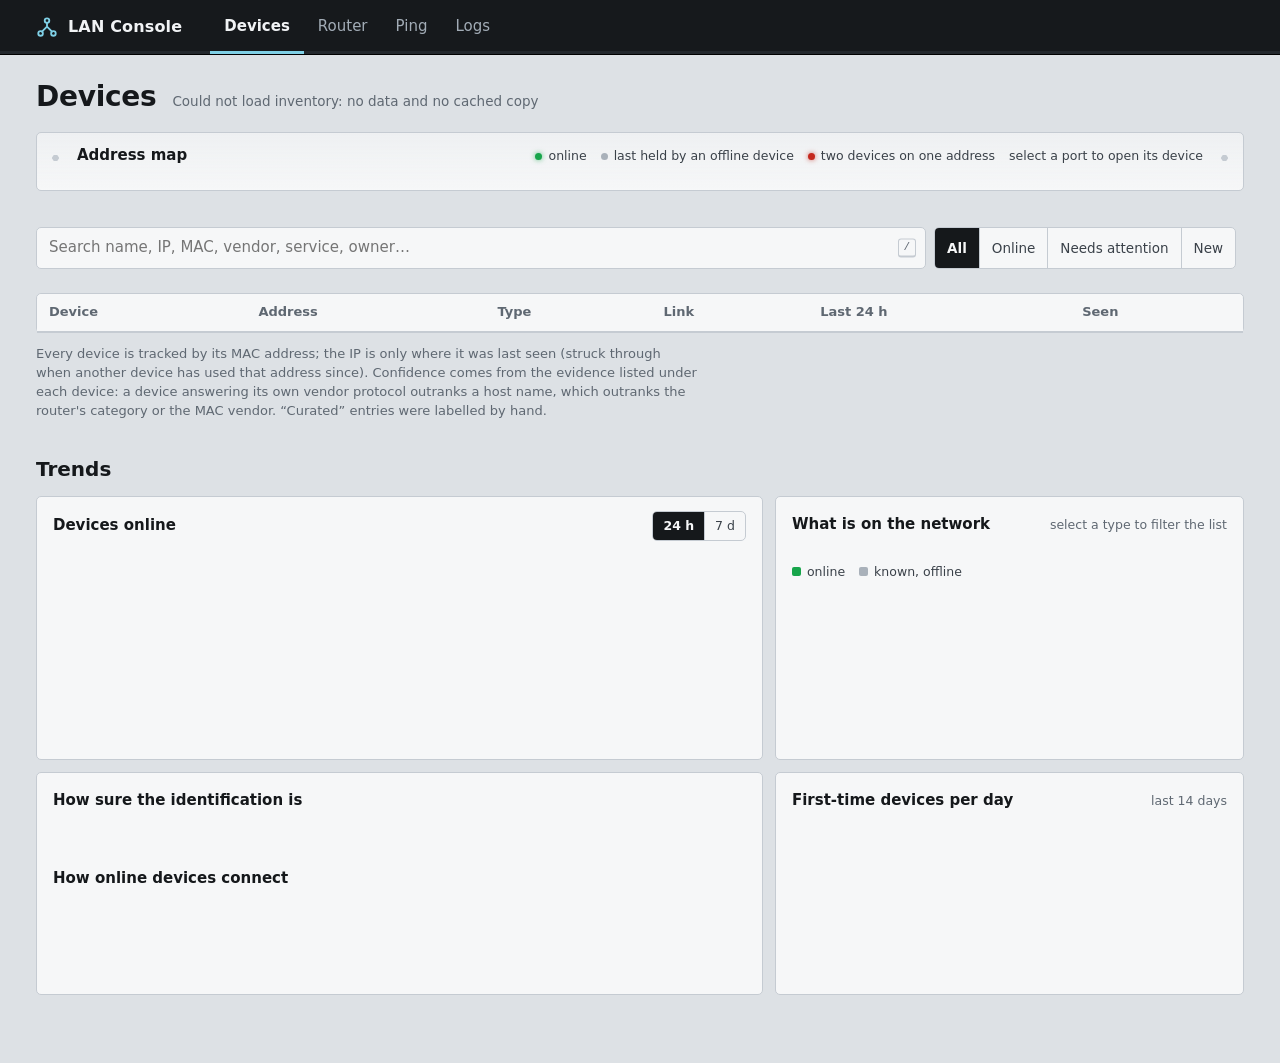
==== commit 1d98844b: "Web: "patch panel" redesign; devices list first, sticky search, filters in the URL - New web/panel.c" ====
--- a/web/index.html
+++ b/web/index.html
@@ -4,133 +4,175 @@
 <meta charset="utf-8">
 <meta name="viewport" content="width=device-width, initial-scale=1">
 <title>LAN Inventory</title>
+<link rel="stylesheet" href="panel.css">
 <style>
-  :root {
-    color-scheme: light;
-    --bg: #f4f5f7; --card: #ffffff; --fg: #15191e; --fg2: #4a5361; --muted: #6b7482; --line: #e1e5ea; --grid: #edf0f3;
-    --chip: #eef1f5; --accent: #2a78d6; --accent-soft: #e6f0fc;
-    --s1: #2a78d6; --s2: #eb6834; --s3: #1baf7a; --s-none: #c3c9d2;
-    --o1: #184f95; --o2: #2a78d6; --o3: #86b6ef; --o4: #c3c9d2;
-    --ok: #1a7f4b; --ok-soft: #e3f4ea; --warn: #a85a00; --warn-soft: #fdf0dc; --crit: #c93433; --crit-soft: #fde8e7;
-    --off: #aab1bc; --shadow: 0 1px 2px rgba(16,24,40,.05), 0 1px 3px rgba(16,24,40,.06);
-  }
-  @media (prefers-color-scheme: dark) {
-    :root {
-      color-scheme: dark;
-      --bg: #101317; --card: #191d23; --fg: #eceef1; --fg2: #c2c8d1; --muted: #939cab; --line: #2a3039; --grid: #232830;
-      --chip: #232830; --accent: #5b9df0; --accent-soft: #1c2b44;
-      --s1: #3987e5; --s2: #d95926; --s3: #199e70; --s-none: #4a525e;
-      --o1: #86b6ef; --o2: #3987e5; --o3: #1c5cab; --o4: #4a525e;
-      --ok: #4cc38a; --ok-soft: #153325; --warn: #f0a050; --warn-soft: #3a2a12; --crit: #f07a79; --crit-soft: #3d1c1c;
-      --off: #5a6370; --shadow: none;
-    }
-  }
+  /* Devices page. Tokens and fonts come from panel.css. */
   * { box-sizing: border-box; }
-  body { margin: 0; background: var(--bg); color: var(--fg); font: 15px/1.45 system-ui, -apple-system, "Segoe UI", Roboto, sans-serif; }
-  main { max-width: 1200px; margin: 0 auto; padding: 20px 16px 56px; }
-  h1 { font-size: 22px; margin: 0; letter-spacing: -.01em; }
-  h2 { font-size: 13px; font-weight: 600; margin: 0; color: var(--fg2); }
-  .head { display: flex; flex-wrap: wrap; align-items: baseline; gap: 4px 14px; margin-bottom: 16px; }
-  .sub { color: var(--muted); font-size: 13px; }
-  .live { display: inline-flex; align-items: center; gap: 6px; }
-  .live i { width: 8px; height: 8px; border-radius: 50%; background: var(--ok); box-shadow: 0 0 0 0 var(--ok); animation: pulse 2.4s infinite; }
-  @keyframes pulse { 0% { box-shadow: 0 0 0 0 color-mix(in srgb, var(--ok) 55%, transparent); } 70%, 100% { box-shadow: 0 0 0 7px transparent; } }
-  @media (prefers-reduced-motion: reduce) { .live i { animation: none; } }
-  #banner { display: none; margin: 0 0 14px; padding: 8px 12px; border-radius: 8px; background: var(--warn-soft); border: 1px solid var(--warn); color: var(--warn); font-size: 13px; }
-  .card { background: var(--card); border: 1px solid var(--line); border-radius: 12px; box-shadow: var(--shadow); }
-  .kpis { display: grid; grid-template-columns: repeat(5, 1fr); gap: 12px; margin-bottom: 12px; }
-  .kpi { padding: 14px 16px; text-align: left; font: inherit; color: inherit; cursor: pointer; display: flex; flex-direction: column; justify-content: flex-start; width: 100%; }
-  .kpi:hover, .kpi[aria-pressed=true] { border-color: var(--accent); }
-  .kpi[aria-pressed=true] { background: var(--accent-soft); }
-  .kpi .lab { font-size: 12.5px; color: var(--muted); display: flex; align-items: center; gap: 6px; }
-  .kpi .val { font-size: 30px; font-weight: 650; letter-spacing: -.02em; line-height: 1.15; margin-top: 2px; }
-  .kpi .val small { font-size: 14px; font-weight: 500; color: var(--muted); letter-spacing: 0; }
-  .kpi .foot { font-size: 12px; color: var(--muted); margin-top: 6px; min-height: 18px; }
-  .meter { height: 6px; border-radius: 3px; background: var(--accent-soft); overflow: hidden; margin-top: 8px; }
-  .meter i { display: block; height: 100%; background: var(--s1); border-radius: 3px; }
-  .grid2 { display: grid; grid-template-columns: 1.55fr 1fr; gap: 12px; margin-bottom: 12px; align-items: stretch; }
-  .grid2 .panel { display: flex; flex-direction: column; } .grid2 .chartwrap { flex: 1; min-height: 190px; }
-  .morebtn { border: 0; background: none; color: var(--accent); font: inherit; font-size: 12.5px; cursor: pointer; padding: 6px 0 0; text-align: left; }
-  .grid3 { display: grid; grid-template-columns: 1fr 1fr 1fr; gap: 12px; margin-bottom: 18px; }
-  .panel { padding: 14px 16px 12px; min-width: 0; }
-  .ph { display: flex; align-items: center; justify-content: space-between; gap: 8px; margin-bottom: 8px; min-height: 26px; }
-  .ph .hint { font-size: 12px; color: var(--muted); }
-  .seg { display: inline-flex; border: 1px solid var(--line); border-radius: 8px; overflow: hidden; }
-  .seg button { border: 0; background: transparent; color: var(--muted); font: inherit; font-size: 12.5px; padding: 3px 10px; cursor: pointer; }
-  .seg button[aria-pressed=true] { background: var(--accent-soft); color: var(--fg); font-weight: 600; }
-  svg text { font: 11px system-ui, -apple-system, "Segoe UI", Roboto, sans-serif; fill: var(--muted); }
-  .chartwrap { position: relative; }
-  .tip { position: absolute; pointer-events: none; background: var(--fg); color: var(--card); font-size: 12px; padding: 5px 8px; border-radius: 6px; white-space: nowrap; transform: translate(-50%, -100%); display: none; z-index: 5; }
-  .tip b { font-weight: 650; }
-  .bars { display: grid; grid-template-columns: auto 1fr auto; gap: 5px 10px; align-items: center; font-size: 13px; }
-  .bars button { display: contents; cursor: pointer; font: inherit; color: inherit; }
-  .bars .bl { display: flex; align-items: center; gap: 7px; white-space: nowrap; color: var(--fg2); }
-  .bars .bt { height: 14px; display: flex; gap: 2px; }
-  .bars .bt i { display: block; height: 100%; border-radius: 0 4px 4px 0; background: var(--s1); min-width: 2px; }
-  .bars .bt i.offl { background: var(--o3); }
-  .bars .bv { font-variant-numeric: tabular-nums; color: var(--fg2); text-align: right; }
-  .bars button:hover .bl, .bars button[aria-pressed=true] .bl { color: var(--accent); font-weight: 600; }
-  .legend { display: flex; flex-wrap: wrap; gap: 4px 14px; font-size: 12px; color: var(--fg2); margin-top: 8px; }
-  .legend span { display: inline-flex; align-items: center; gap: 5px; }
-  .legend i { width: 9px; height: 9px; border-radius: 2px; display: inline-block; }
-  .segbar { display: flex; gap: 2px; height: 16px; border-radius: 4px; overflow: hidden; }
-  .segbar i { display: block; height: 100%; min-width: 3px; }
-  .map { display: grid; grid-template-columns: repeat(32, 1fr); gap: 2px; }
-  .map i { aspect-ratio: 1; border-radius: 2px; background: var(--grid); display: block; }
-  .map i.on { background: var(--s1); cursor: pointer; } .map i.offl { background: var(--o3); cursor: pointer; }
-  .map i.conf { background: var(--crit); cursor: pointer; } .map i.self { outline: 2px solid var(--fg); outline-offset: 0; }
-  .map i:hover { outline: 2px solid var(--accent); }
-  .bar { display: flex; flex-wrap: wrap; gap: 8px; align-items: center; margin-bottom: 10px; }
-  input[type=search] { flex: 1 1 240px; padding: 9px 12px; border-radius: 10px; border: 1px solid var(--line); background: var(--card); color: var(--fg); font: inherit; }
-  input[type=search]:focus-visible, button:focus-visible, tr.row:focus-visible { outline: 2px solid var(--accent); outline-offset: 2px; }
+  body { margin: 0; background: var(--bg); color: var(--fg); font-size: 15px; line-height: 1.45; }
+  main { max-width: 1240px; margin: 0 auto; padding: 22px 16px 56px; }
+  h1 { font-size: 28px; font-weight: 700; margin: 0; letter-spacing: -.01em; }
+  h2 { font-size: 15px; font-weight: 700; margin: 0; color: var(--fg); }
+  .head { display: flex; flex-wrap: wrap; align-items: baseline; gap: 4px 16px; margin-bottom: 14px; }
+  .sub { color: var(--muted); font-size: 13.5px; }
+  .live { display: inline-flex; align-items: center; gap: 7px; }
+  .live i { width: 8px; height: 8px; border-radius: 50%; background: var(--led); box-shadow: 0 0 0 0 var(--led); animation: pulse 2.4s infinite; }
+  @keyframes pulse { 0% { box-shadow: 0 0 0 0 color-mix(in srgb, var(--led) 55%, transparent); } 70%, 100% { box-shadow: 0 0 0 7px transparent; } }
+  #banner { display: none; margin: 0 0 14px; padding: 9px 12px; border-radius: var(--r); background: var(--warn-soft); border: 1px solid var(--amber-line); color: var(--amber-text); font-size: 14px; }
+  .card { background: var(--card); border: 1px solid var(--line); border-radius: var(--r); }
+
+  /* ── Patch panel: the /24 as 256 ports. The page's one bold element. ── */
+  .rack { position: relative; background: linear-gradient(180deg, color-mix(in srgb, var(--face) 70%, #fff 0%) 0%, var(--face) 100%);
+          border: 1px solid var(--line); border-radius: var(--r); padding: 12px 40px 14px; margin-bottom: 14px; }
+  .rack::before, .rack::after { content: ''; position: absolute; top: 14px; bottom: 14px; width: 9px;
+          background: radial-gradient(circle, var(--rule) 3px, transparent 3.5px) center top / 9px 22px repeat-y; }
+  .rack::before { left: 14px; } .rack::after { right: 14px; }
+  .rack-head { display: flex; flex-wrap: wrap; align-items: baseline; gap: 4px 16px; margin-bottom: 10px; }
+  .rack-head .hint { font-size: 13px; color: var(--muted); }
+  .rack-head .legend { margin: 0 0 0 auto; }
+  .ports { display: flex; flex-direction: column; gap: 5px; }
+  .prow { display: grid; grid-template-columns: 3.4em repeat(4, minmax(0, 1fr)); gap: 0 14px; align-items: center; }
+  .prow .pl { font-family: var(--font-mono); font-size: 11.5px; color: var(--muted); text-align: right; padding-right: 2px; }
+  .pgrp { display: grid; grid-template-columns: repeat(8, minmax(0, 1fr)); gap: 4px; }
+  .port { position: relative; height: 22px; border-radius: 3px; background: var(--jack); cursor: default;
+          box-shadow: inset 0 2px 3px rgba(0,0,0,.55); }
+  .port::before { content: ''; position: absolute; left: 22%; right: 22%; bottom: 3px; height: 5px; border-radius: 1px 1px 0 0; background: var(--jack-hi); }
+  .port::after  { content: ''; position: absolute; top: 3px; right: 3px; width: 5px; height: 5px; border-radius: 50%; background: transparent; }
+  .port.on, .port.offl, .port.conf { cursor: pointer; background: color-mix(in srgb, var(--jack) 75%, var(--c-5g)); }
+  .port.on::after   { background: var(--led); box-shadow: 0 0 5px var(--led); }
+  .port.offl::after { background: var(--unlit); }
+  .port.conf::after { background: var(--red); box-shadow: 0 0 5px var(--red); }
+  .port.self { outline: 2px solid var(--petrol); outline-offset: 1px; }
+  .port:hover { outline: 2px solid var(--petrol); outline-offset: 1px; }
+  .prow.gap { grid-template-columns: 3.4em 1fr; }
+  .prow.gap .band { height: 6px; border-top: 1px dashed var(--line); margin-top: 3px; font-size: 11.5px; color: var(--muted); }
+  .prow.gap .band span { position: relative; top: -9px; background: var(--face); padding: 0 6px; margin-left: 8px; }
+
+  /* ── Status strip (filters) ── */
+  .status { display: flex; flex-wrap: wrap; gap: 8px; margin-bottom: 12px; }
+  .stat { display: inline-flex; align-items: center; gap: 8px; min-height: 40px; padding: 4px 14px; font: inherit; color: var(--fg2);
+          background: var(--card); border: 1px solid var(--line); border-radius: var(--r); text-align: left; }
+  button.stat { cursor: pointer; } button.stat:hover { border-color: var(--petrol); }
+  .stat b { font-size: 18px; font-weight: 700; color: var(--fg); }
+  .stat .foot { font-size: 12.5px; color: var(--muted); }
+  .stat[aria-pressed=true] { background: var(--ink); border-color: var(--ink); color: var(--face); }
+  .stat[aria-pressed=true] b, .stat[aria-pressed=true] .foot { color: var(--face); }
+  .meter { width: 64px; height: 6px; border-radius: 1px; background: var(--rule-soft); overflow: hidden; }
+  .meter i { display: block; height: 100%; background: var(--ink2); }
+
+  /* ── Toolbar: stays put while the list scrolls ── */
+  .toolbar { position: sticky; top: 0; z-index: 6; display: flex; flex-wrap: wrap; gap: 8px; align-items: center;
+             padding: 10px 0; margin-bottom: 2px; background: var(--bg); }
+  .searchbox { position: relative; flex: 1 1 260px; display: flex; }
+  input[type=search] { flex: 1; min-height: 42px; padding: 0 44px 0 12px; border-radius: var(--r); border: 1px solid var(--line); background: var(--card); color: var(--fg); font: inherit; }
+  input[type=search]:focus-visible { outline: none; border-color: var(--petrol); box-shadow: 0 0 0 3px var(--petrol-soft); }
+  .searchbox kbd { position: absolute; right: 10px; top: 50%; transform: translateY(-50%); pointer-events: none; }
+  .count { font-size: 13px; color: var(--muted); white-space: nowrap; margin-left: auto; }
+  .seg { display: inline-flex; border: 1px solid var(--line); border-radius: var(--r); overflow: hidden; background: var(--card); }
+  .seg button { border: 0; background: transparent; color: var(--fg2); font: inherit; font-size: 13.5px; padding: 0 12px; min-height: 40px; cursor: pointer; }
+  .seg button + button { border-left: 1px solid var(--line); }
+  .seg button[aria-pressed=true] { background: var(--ink); color: var(--face); font-weight: 600; }
+  #range button { min-height: 28px; font-size: 12.5px; padding: 0 10px; }
+  button:focus-visible, tr.row:focus-visible { outline: 2px solid var(--petrol); outline-offset: 2px; }
   .chips { display: flex; flex-wrap: wrap; gap: 6px; margin-bottom: 12px; }
-  .chip { border: 1px solid var(--line); background: var(--card); color: var(--fg2); border-radius: 999px; padding: 4px 11px 4px 8px; font: inherit; font-size: 13px; cursor: pointer; display: inline-flex; align-items: center; gap: 6px; }
+  .chip { border: 1px solid var(--line); background: var(--card); color: var(--fg2); border-radius: 3px; padding: 0 10px 0 8px; min-height: 32px;
+          font: inherit; font-size: 13.5px; cursor: pointer; display: inline-flex; align-items: center; gap: 6px; }
+  .chip:hover { border-color: var(--petrol); }
   .chip svg { width: 15px; height: 15px; }
-  .chip[aria-pressed=true] { background: var(--accent); border-color: var(--accent); color: #fff; }
-  .chip .n { opacity: .7; font-variant-numeric: tabular-nums; }
+  .chip[aria-pressed=true] { background: var(--ink); border-color: var(--ink); color: var(--face); }
+  .chip .n { opacity: .65; }
+
+  /* ── Device list ── */
   table { width: 100%; border-collapse: separate; border-spacing: 0; }
-  .tablecard { overflow: hidden; }
   th, td { text-align: left; padding: 9px 12px; border-bottom: 1px solid var(--line); vertical-align: middle; }
-  th { font-size: 11.5px; text-transform: uppercase; letter-spacing: .05em; color: var(--muted); cursor: pointer; user-select: none; white-space: nowrap; font-weight: 600; background: var(--card); }
-  th[aria-sort] { color: var(--fg); }
-  tr.row { cursor: pointer; } tr.row:hover td { background: var(--chip); }
-  tr.row.off .nm, tr.row.off .ic { opacity: .62; }
-  tr.detail td { background: var(--bg); padding: 16px; }
-  .dev { display: flex; align-items: center; gap: 11px; min-width: 0; }
-  .ic { flex: none; width: 36px; height: 36px; border-radius: 10px; background: var(--accent-soft); color: var(--accent); display: grid; place-items: center; position: relative; }
+  thead th { position: sticky; top: var(--tb-h, 62px); z-index: 5; font-size: 13px; color: var(--muted); cursor: pointer; user-select: none; white-space: nowrap;
+             font-weight: 600; background: var(--card); box-shadow: 0 1px 0 var(--line); }
+  thead th:first-child { border-top-left-radius: var(--r); } thead th:last-child { border-top-right-radius: var(--r); }
+  th[aria-sort] { color: var(--fg); } th[aria-sort=ascending]::after { content: ' ↑'; } th[aria-sort=descending]::after { content: ' ↓'; }
+  tbody tr:last-child td { border-bottom: 0; }
+  tr.row { cursor: pointer; } tr.row:hover td { background: color-mix(in srgb, var(--petrol-soft) 45%, var(--card)); }
+  tr.row[aria-expanded=true] td { background: var(--petrol-soft); border-bottom-color: transparent; }
+  tr.row.off .nm, tr.row.off .ic { opacity: .6; }
+  tr.detail td { background: var(--well); padding: 14px; border-bottom: 1px solid var(--line); }
+  .dev { display: flex; align-items: center; gap: 12px; min-width: 0; }
+  .ic { flex: none; width: 36px; height: 36px; border-radius: 4px; background: var(--well); color: var(--ink2); border: 1px solid var(--line);
+        display: grid; place-items: center; position: relative; }
   .ic svg { width: 20px; height: 20px; }
-  .ic .st { position: absolute; right: -3px; bottom: -3px; width: 11px; height: 11px; border-radius: 50%; background: var(--off); border: 2px solid var(--card); }
-  .ic .st.on { background: var(--ok); }
-  .nm { min-width: 0; } .nm b { font-weight: 600; } .nm .m { font-size: 12.5px; color: var(--muted); overflow: hidden; text-overflow: ellipsis; }
-  .mono { font-family: ui-monospace, SFMono-Regular, Menlo, monospace; font-size: 12.5px; }
+  .ic .st { position: absolute; right: -4px; top: -4px; width: 10px; height: 10px; border-radius: 50%; background: var(--unlit); border: 2px solid var(--card); }
+  .ic .st.on { background: var(--led); box-shadow: 0 0 5px var(--led); }
+  .nm { min-width: 0; } .nm b { font-weight: 650; } .nm .m { font-size: 13px; color: var(--muted); overflow: hidden; text-overflow: ellipsis; }
+  .mono { font-size: 13px; }
   .muted { color: var(--muted); } .stale { text-decoration: line-through; color: var(--muted); }
-  .tag { display: inline-flex; align-items: center; gap: 4px; font-size: 11px; padding: 1px 7px; border-radius: 999px; background: var(--chip); color: var(--fg2); margin-left: 6px; white-space: nowrap; vertical-align: 1px; }
-  .tag.warn { background: var(--warn-soft); color: var(--warn); } .tag.crit { background: var(--crit-soft); color: var(--crit); } .tag.new { background: var(--ok-soft); color: var(--ok); }
-  .conf { display: inline-flex; gap: 2px; vertical-align: middle; margin-right: 6px; }
-  .conf i { width: 5px; height: 12px; border-radius: 1.5px; background: var(--o4); }
-  .conf i.f { background: var(--s1); }
-  .sig { display: inline-flex; gap: 1.5px; align-items: flex-end; height: 12px; margin-right: 5px; vertical-align: -1px; }
-  .sig i { width: 3px; background: var(--o4); border-radius: 1px; } .sig i.f { background: var(--fg2); }
+  .tag { display: inline-flex; align-items: center; gap: 4px; font-size: 11.5px; font-weight: 600; padding: 0 6px; border-radius: 2px; line-height: 1.6;
+         border: 1px solid var(--line); color: var(--fg2); margin-left: 6px; white-space: nowrap; vertical-align: 1px; }
+  .tag.warn { border-color: var(--amber-line); background: var(--warn-soft); color: var(--amber); }
+  .tag.crit { border-color: var(--red-line); background: var(--crit-soft); color: var(--red); }
+  .tag.new  { border-color: var(--ok-line); background: var(--ok-soft); color: var(--ok); }
+  .nm .tape { margin-left: 6px; }
+  .conf { display: inline-flex; gap: 2px; vertical-align: middle; margin-right: 7px; }
+  .conf i { width: 4px; height: 12px; border-radius: 1px; background: var(--rule); }
+  .conf i.f { background: var(--ink2); }
+  .sig { display: inline-flex; gap: 1.5px; align-items: flex-end; height: 12px; margin-right: 6px; vertical-align: -1px; }
+  .sig i { width: 3px; background: var(--rule); border-radius: 1px; } .sig i.f { background: var(--ink2); }
   .strip { display: block; }
   .dgrid { display: grid; grid-template-columns: repeat(3, minmax(0, 1fr)); gap: 12px; }
   .dcard { padding: 12px 14px; min-width: 0; }
-  .dcard h3 { font-size: 11.5px; text-transform: uppercase; letter-spacing: .05em; color: var(--muted); margin: 0 0 8px; font-weight: 600; }
-  dl { display: grid; grid-template-columns: 104px 1fr; gap: 4px 10px; margin: 0; font-size: 13px; }
+  .dcard h3 { font-size: 14px; color: var(--fg); margin: 0 0 8px; font-weight: 700; }
+  dl { display: grid; grid-template-columns: 110px 1fr; gap: 5px 10px; margin: 0; font-size: 13.5px; }
   dt { color: var(--muted); } dd { margin: 0; word-break: break-word; white-space: pre-line; }
-  ul.why { margin: 0; padding: 0; list-style: none; font-size: 13px; }
+  ul.why { margin: 0; padding: 0; list-style: none; font-size: 13.5px; }
   ul.why li { padding: 3px 0 3px 16px; position: relative; color: var(--fg2); }
-  ul.why li::before { content: ""; position: absolute; left: 2px; top: 10px; width: 6px; height: 6px; border-radius: 50%; background: var(--s1); }
-  ul.why li.no { color: var(--muted); } ul.why li.no::before { background: var(--o4); }
-  ul.why li.bad::before { background: var(--crit); } ul.why li.bad { color: var(--crit); }
-  .ports { display: flex; flex-wrap: wrap; gap: 5px; }
-  .port { font-size: 12px; border: 1px solid var(--line); border-radius: 6px; padding: 2px 7px; background: var(--card); }
-  .port b { font-family: ui-monospace, Menlo, monospace; font-weight: 600; }
+  ul.why li::before { content: ""; position: absolute; left: 2px; top: 10px; width: 6px; height: 6px; border-radius: 50%; background: var(--led); }
+  ul.why li.no { color: var(--muted); } ul.why li.no::before { background: var(--unlit); }
+  ul.why li.bad::before { background: var(--red); } ul.why li.bad { color: var(--red); }
+  .ports-open { display: flex; flex-wrap: wrap; gap: 5px; }
+  .ports-open .pt { font-size: 12.5px; border: 1px solid var(--line); border-radius: 3px; padding: 1px 7px; background: var(--card); }
+  .ports-open .pt b { font-family: var(--font-mono); font-weight: 600; }
   a { color: var(--accent); }
   .linkbtn { border: 0; background: none; padding: 0; color: var(--accent); font: inherit; cursor: pointer; text-decoration: underline; }
   .empty { padding: 28px; text-align: center; color: var(--muted); }
-  .note { color: var(--muted); font-size: 12px; margin-top: 14px; }
-  @media (max-width: 980px) { .kpis { grid-template-columns: repeat(3, 1fr); } .grid2, .grid3 { grid-template-columns: 1fr; } .dgrid { grid-template-columns: 1fr; } }
-  @media (max-width: 720px) { .kpis { grid-template-columns: repeat(2, 1fr); } .hide-sm { display: none; } th, td { padding: 8px 8px; } .map { grid-template-columns: repeat(16, 1fr); } }
+  .note { color: var(--muted); font-size: 13px; margin: 12px 0 0; max-width: 80ch; }
+
+  /* ── Trends (below the list) ── */
+  .section { font-size: 20px; margin: 34px 0 12px; }
+  .grid2 { display: grid; grid-template-columns: 1.55fr 1fr; gap: 12px; margin-bottom: 12px; align-items: stretch; }
+  .grid2 .panel { display: flex; flex-direction: column; } .grid2 .chartwrap { flex: 1; min-height: 150px; }
+  .panel { padding: 14px 16px 12px; min-width: 0; }
+  .ph { display: flex; align-items: center; justify-content: space-between; gap: 8px; margin-bottom: 10px; min-height: 28px; }
+  .ph .hint, .hint { font-size: 12.5px; color: var(--muted); }
+  .morebtn { border: 0; background: none; color: var(--accent); font: inherit; font-size: 13px; cursor: pointer; padding: 6px 0 0; text-align: left; }
+  svg text { font: 11.5px var(--font); fill: var(--muted); }
+  .chartwrap { position: relative; }
+  .tip { position: absolute; pointer-events: none; background: var(--ink); color: var(--face); font-size: 12.5px; padding: 5px 8px; border-radius: 3px; white-space: nowrap; transform: translate(-50%, -100%); display: none; z-index: 8; }
+  .tip b { font-weight: 700; }
+  .bars { display: grid; grid-template-columns: auto 1fr auto; gap: 5px 10px; align-items: center; font-size: 13.5px; }
+  .bars button { display: contents; cursor: pointer; font: inherit; color: inherit; }
+  .bars .bl { display: flex; align-items: center; gap: 7px; white-space: nowrap; color: var(--fg2); }
+  .bars .bt { height: 12px; display: flex; gap: 2px; }
+  .bars .bt i { display: block; height: 100%; border-radius: 0 2px 2px 0; background: var(--s1); min-width: 2px; }
+  .bars .bt i.offl { background: var(--o3); }
+  .bars .bv { color: var(--fg2); text-align: right; }
+  .bars button:hover .bl, .bars button[aria-pressed=true] .bl { color: var(--accent); font-weight: 650; }
+  .legend { display: flex; flex-wrap: wrap; gap: 4px 14px; font-size: 12.5px; color: var(--fg2); margin-top: 8px; }
+  .legend span { display: inline-flex; align-items: center; gap: 6px; }
+  .legend i { width: 9px; height: 9px; border-radius: 2px; display: inline-block; }
+  .legend .led { width: 7px; height: 7px; border-radius: 50%; }
+  .segbar { display: flex; gap: 2px; height: 14px; border-radius: 2px; overflow: hidden; }
+  .segbar i { display: block; height: 100%; min-width: 3px; }
+
+  @media (max-width: 980px) { .grid2 { grid-template-columns: 1fr; } .dgrid { grid-template-columns: 1fr; } }
+  @media (max-width: 720px) {
+    .hide-sm { display: none; } th, td { padding: 8px; }
+    .rack { padding: 10px 12px 12px; } .rack::before, .rack::after { display: none; }
+    .prow { grid-template-columns: 2.6em repeat(2, minmax(0, 1fr)); gap: 4px 8px; }
+    .prow .pgrp:nth-child(4) { grid-column: 2; } .prow .pgrp:nth-child(4), .prow .pgrp:nth-child(5) { margin-top: 0; }
+    .port { height: 18px; }
+    .rack-head .legend { margin-left: 0; width: 100%; }
+    .count { width: 100%; margin-left: 0; order: 3; }
+    .searchbox kbd { display: none; }
+    .status { display: grid; grid-template-columns: 1fr 1fr; }
+    .stat .foot, .stat .meter, .rack-head .legend span:last-child { display: none; }
+    .stat { padding: 4px 10px; }
+  }
 </style>
 <link rel="stylesheet" href="nav.css">
 </head>
@@ -146,44 +188,18 @@
   </div>
   <div id="banner" role="status"></div>
 
-  <div class="kpis" id="kpis"></div>
-
-  <div class="grid2">
-    <section class="card panel">
-      <div class="ph"><h2>Devices online</h2>
-        <div class="seg" id="range"><button type="button" data-h="24" aria-pressed="true">24 h</button><button type="button" data-h="168" aria-pressed="false">7 d</button></div></div>
-      <div class="chartwrap"><svg id="chart-online" width="100%" height="190" role="img" aria-label="Devices online over time"></svg><div class="tip" id="tip-online"></div></div>
-      <div class="hint sub" id="online-note"></div>
-    </section>
-    <section class="card panel">
-      <div class="ph"><h2>What is on the network</h2><span class="hint">click to filter</span></div>
-      <div class="bars" id="types"></div>
-      <button type="button" class="morebtn" id="types-more"></button>
-      <div class="legend"><span><i style="background:var(--s1)"></i>online</span><span><i style="background:var(--o3)"></i>known, offline</span></div>
-    </section>
-  </div>
-
-  <div class="grid3">
-    <section class="card panel">
-      <div class="ph"><h2>Address map</h2><span class="hint" id="map-hint"></span></div>
-      <div class="chartwrap"><div class="map" id="map"></div><div class="tip" id="tip-map"></div></div>
-      <div class="legend"><span><i style="background:var(--s1)"></i>online</span><span><i style="background:var(--o3)"></i>last held by an offline device</span><span><i style="background:var(--crit)"></i>conflict</span><span><i style="background:var(--grid)"></i>free</span></div>
-    </section>
-    <section class="card panel">
-      <div class="ph"><h2>How sure the identification is</h2></div>
-      <div class="segbar" id="conf-bar"></div><div class="legend" id="conf-leg"></div>
-      <div class="ph" style="margin-top:16px"><h2>How online devices connect</h2></div>
-      <div class="segbar" id="link-bar"></div><div class="legend" id="link-leg"></div>
-    </section>
-    <section class="card panel">
-      <div class="ph"><h2>First-time devices per day</h2><span class="hint">last 14 days</span></div>
-      <div class="chartwrap"><svg id="chart-new" width="100%" height="150" role="img" aria-label="New devices per day"></svg><div class="tip" id="tip-new"></div></div>
-    </section>
-  </div>
-
-  <div class="bar">
-    <input type="search" id="q" placeholder="Search name, IP, MAC, vendor, service, note…" aria-label="Search">
-    <div class="seg" id="show"><button type="button" data-s="all" aria-pressed="true">All</button><button type="button" data-s="online" aria-pressed="false">Online</button><button type="button" data-s="attention" aria-pressed="false">Needs attention</button></div>
+  <section class="rack" aria-labelledby="map-title">
+    <div class="rack-head"><h2 id="map-title">Address map</h2><span class="hint" id="map-hint"></span>
+      <div class="legend"><span><i class="led on"></i>online</span><span><i class="led"></i>last held by an offline device</span><span><i class="led bad"></i>two devices on one address</span><span>select a port to open its device</span></div></div>
+    <div class="chartwrap"><div class="ports" id="map"></div><div class="tip" id="tip-map"></div></div>
+  </section>
+
+  <div class="status" id="kpis"></div>
+
+  <div class="toolbar" id="toolbar">
+    <div class="searchbox"><input type="search" id="q" placeholder="Search name, IP, MAC, vendor, service, owner…" aria-label="Search devices" aria-keyshortcuts="/"><kbd>/</kbd></div>
+    <div class="seg" id="show" role="group" aria-label="Show"><button type="button" data-s="all" aria-pressed="true">All</button><button type="button" data-s="online" aria-pressed="false">Online</button><button type="button" data-s="attention" aria-pressed="false">Needs attention</button><button type="button" data-s="new" aria-pressed="false">New</button></div>
+    <span class="count" id="count" aria-live="polite"></span>
   </div>
   <div class="chips" id="chips"></div>
   <div class="card tablecard">
@@ -200,6 +216,34 @@
     address since). Confidence comes from the evidence listed under each device: a device answering its own vendor protocol outranks a host
     name, which outranks the router's category or the MAC vendor. “Curated” entries were labelled by hand.
   </p>
+
+  <h2 class="section">Trends</h2>
+  <div class="grid2">
+    <section class="card panel">
+      <div class="ph"><h2>Devices online</h2>
+        <div class="seg" id="range" role="group" aria-label="Time range"><button type="button" data-h="24" aria-pressed="true">24 h</button><button type="button" data-h="168" aria-pressed="false">7 d</button></div></div>
+      <div class="chartwrap"><svg id="chart-online" width="100%" height="190" role="img" aria-label="Devices online over time"></svg><div class="tip" id="tip-online"></div></div>
+      <div class="hint sub" id="online-note"></div>
+    </section>
+    <section class="card panel">
+      <div class="ph"><h2>What is on the network</h2><span class="hint">select a type to filter the list</span></div>
+      <div class="bars" id="types"></div>
+      <button type="button" class="morebtn" id="types-more"></button>
+      <div class="legend"><span><i style="background:var(--s1)"></i>online</span><span><i style="background:var(--o3)"></i>known, offline</span></div>
+    </section>
+  </div>
+  <div class="grid2">
+    <section class="card panel">
+      <div class="ph"><h2>How sure the identification is</h2></div>
+      <div class="segbar" id="conf-bar"></div><div class="legend" id="conf-leg"></div>
+      <div class="ph" style="margin-top:18px"><h2>How online devices connect</h2></div>
+      <div class="segbar" id="link-bar"></div><div class="legend" id="link-leg"></div>
+    </section>
+    <section class="card panel">
+      <div class="ph"><h2>First-time devices per day</h2><span class="hint">last 14 days</span></div>
+      <div class="chartwrap"><svg id="chart-new" width="100%" height="150" role="img" aria-label="New devices per day"></svg><div class="tip" id="tip-new"></div></div>
+    </section>
+  </div>
 </main>
 
 <script>
@@ -261,11 +305,17 @@
   function nowSec() { var g = ts(state.data.generated); return g || Date.now() / 1000; }
   function typeOf(d) { return d.type || 'Unidentified'; }
   function displayName(d) { return d.name || (d.randomized_mac ? 'Private-MAC device' : (d.vendor || 'Unknown device')); }
+  function alsoNames(d) {
+    return (d.name_also || []).map(function (n) {
+      return ' <span class="muted">/</span> <b style="color:var(--crit)" title="' + esc(n.source) + '">' + esc(n.name) + '</b>';
+    }).join('');
+  }
   function isNew(d) { var f = ts(d.first_seen); return f != null && nowSec() - f < 7 * 86400; }
   function attention(d) {
     var a = [];
     if (d.ip_conflict) a.push('IP conflict');
     if (d.conflict) a.push('evidence disagrees');
+    if (d.name_flags && d.name_flags.length) a.push('name mismatch');
     if (!d.identified) a.push('not identified');
     if (d.online_now && !d.in_scan) a.push('never scanned');
     return a;
@@ -287,7 +337,8 @@
   function searchText(d) {
     return [d.ip, d.mac, d.name, d.type, d.vendor, d.os, d.note, (d.aliases || []).join(' '),
       d.ports.map(function (p) { return p.port + ' ' + p.service + ' ' + p.product; }).join(' '),
-      d.mdns.join(' '), d.model, d.os_family, (d.web || []).join(' '), d.dhcp && d.dhcp.hostname].join(' ').toLowerCase();
+      d.mdns.join(' '), d.model, d.os_family, (d.web || []).join(' '), d.dhcp && d.dhcp.hostname,
+      Object.keys(d.names || {}).map(function (k) { return d.names[k]; }).join(' '), d.owner].join(' ').toLowerCase();
   }
   function visible() {
     var q = state.q.toLowerCase();
@@ -327,28 +378,25 @@
     var ds = state.data.devices, on = ds.filter(function (d) { return d.online_now; });
     var ident = ds.filter(function (d) { return d.identified; }).length;
     var att = ds.filter(function (d) { return attention(d).length; });
-    var fresh = ds.filter(isNew);
-    var series = clip((state.data.history || {}).online || [], 24);
-    var peak = series.reduce(function (m, p) { return Math.max(m, p[1]); }, 0);
+    var fresh = ds.filter(isNew), priv = ds.filter(function (d) { return d.randomized_mac; }).length;
     var pct = ds.length ? Math.round(ident / ds.length * 100) : 0;
-    var tiles = [
-      ['online', 'Online now', on.length + ' <small>of ' + ds.length + '</small>', spark(series, 90, 18) + (peak ? ' peak ' + peak : '')],
-      ['all', 'Known devices', ds.length, ds.filter(function (d) { return d.randomized_mac; }).length + ' use a private MAC'],
-      [null, 'Identified', pct + '<small>%</small>', '<div class="meter"><i style="width:' + pct + '%"></i></div>'],
-      ['attention', 'Need attention', att.length, att.length ? esc(countBy(att.map(function (d) { return attention(d)[0]; }))) : 'nothing flagged'],
-      ['new', 'New this week', fresh.length, fresh.length ? esc(fresh.slice(-2).map(displayName).join(', ')) : 'no first-time devices']
-    ];
-    $('kpis').innerHTML = tiles.map(function (t) {
-      return '<button type="button" class="card kpi" ' + (t[0] ? 'data-s="' + t[0] + '" aria-pressed="' + (state.show === t[0] && t[0] !== 'all') + '"' : 'disabled style="cursor:default"') + '>' +
-        '<div class="lab">' + t[1] + '</div><div class="val">' + t[2] + '</div><div class="foot">' + t[3] + '</div></button>';
-    }).join('');
+    function btn(s, inner, title) {
+      return '<button type="button" class="stat" data-s="' + s + '" aria-pressed="' + (state.show === s) + '" title="' + esc(title) + '">' + inner + '</button>';
+    }
+    $('kpis').innerHTML =
+      btn('online', '<i class="led on"></i><b>' + on.length + '</b> online <span class="foot">of ' + ds.length + ' known</span>', 'Show only devices online now') +
+      btn('attention', '<i class="led ' + (att.length ? 'warn' : '') + '"></i><b>' + att.length + '</b> need attention' +
+          (att.length ? ' <span class="foot">' + esc(countBy(att.map(function (d) { return attention(d)[0]; }))) + '</span>' : ''), 'Show devices that need a look') +
+      btn('new', '<b>' + fresh.length + '</b> new this week' + (fresh.length ? ' <span class="foot">' + esc(fresh.slice(-2).map(displayName).join(', ')) + '</span>' : ''), 'Show devices first seen in the last 7 days') +
+      '<div class="stat"><b>' + pct + '%</b> identified <span class="meter" aria-hidden="true"><i style="width:' + pct + '%"></i></span></div>' +
+      (priv ? '<div class="stat"><b>' + priv + '</b> use a private MAC</div>' : '');
     $('kpis').querySelectorAll('button[data-s]').forEach(function (b) {
       b.addEventListener('click', function () { setShow(state.show === b.dataset.s ? 'all' : b.dataset.s); });
     });
   }
   function countBy(list) {
     var c = {}; list.forEach(function (x) { c[x] = (c[x] || 0) + 1; });
-    return Object.keys(c).map(function (k) { return c[k] + ' ' + k; }).join(' · ');
+    return Object.keys(c).map(function (k) { return c[k] + ' ' + k; }).join(', ');
   }
   function setShow(s) {
     state.show = s;
@@ -445,13 +493,13 @@
   function renderSegs() {
     var ds = state.data.devices, n = function (f) { return ds.filter(f).length; };
     segbar('conf-bar', 'conf-leg', [
-      ['labelled by hand', n(function (d) { return d.confidence === 'curated'; }), 'var(--o1)'],
+      ['labelled by hand', n(function (d) { return d.confidence === 'curated'; }), 'var(--tape)'],
       ['high', n(function (d) { return d.confidence === 'high'; }), 'var(--o2)'],
       ['medium / researched', n(function (d) { return d.confidence === 'medium' || d.confidence === 'researched'; }), 'var(--o3)'],
       ['low / unknown', n(function (d) { return d.confidence === 'low' || !d.confidence; }), 'var(--o4)']]);
     var on = ds.filter(function (d) { return d.online_now; }), l = function (f) { return on.filter(f).length; };
     segbar('link-bar', 'link-leg', [
-      ['wired', l(function (d) { return d.link === 'wired'; }), 'var(--s1)'],
+      ['wired', l(function (d) { return d.link === 'wired'; }), 'var(--c-wired)'],
       ['Wi-Fi 5 GHz', l(function (d) { return d.link === '5GHz' || d.link === '6GHz'; }), 'var(--s2)'],
       ['Wi-Fi 2.4 GHz', l(function (d) { return d.link === '2.4GHz'; }), 'var(--s3)'],
       ['not in router list', l(function (d) { return !d.link; }), 'var(--s-none)']]);
@@ -460,35 +508,62 @@
   // ---- address map
   function renderMap() {
     var sub = state.data.subnet || '', m = /^(\d+\.\d+\.\d+)\.0\/24$/.exec(sub), box = $('map');
-    if (!m) { box.parentNode.parentNode.style.display = 'none'; return; }
+    if (!m) { box.closest('.rack').style.display = 'none'; return; }
     var by = {};
     state.data.devices.forEach(function (d) {
       if (!d.ip || d.ip.indexOf(m[1] + '.') !== 0) return;
       var k = +d.ip.split('.')[3]; (by[k] = by[k] || []).push(d);
     });
-    var html = '', used = 0;
-    for (var i = 0; i < 256; i++) {
+    function port(i) {
       var ds = by[i] || [], on = ds.filter(function (d) { return d.online_now; });
       var cls = on.length > 1 ? 'conf' : on.length ? 'on' : ds.length ? 'offl' : '';
-      if (on.length) used++;
-      html += '<i class="' + cls + (state.data.self_ip === m[1] + '.' + i ? ' self' : '') + '" data-i="' + i + '"></i>';
+      return '<i class="port ' + cls + (state.data.self_ip === m[1] + '.' + i ? ' self' : '') + '" data-i="' + i + '"' +
+        (ds.length ? ' role="button" tabindex="0" aria-label=".' + i + ' ' + esc(ds.map(displayName).join(', ')) + '"' : '') + '></i>';
     }
+    // 8 rows of 32 ports in blocks of 8. A run of rows with nothing on them
+    // folds into one dashed band, so the panel only spends height where
+    // devices are.
+    var html = '', used = 0, conflicts = 0, gapFrom = null;
+    for (var i = 0; i < 256; i++) { var o = (by[i] || []).filter(function (d) { return d.online_now; }).length; if (o) used++; if (o > 1) conflicts++; }
+    function flushGap(to) {
+      if (gapFrom == null) return;
+      html += '<div class="prow gap"><span class="pl"></span><div class="band"><span>.' + gapFrom + '–.' + to + ' unused</span></div></div>';
+      gapFrom = null;
+    }
+    for (var r = 0; r < 8; r++) {
+      var any = false;
+      for (var j = r * 32; j < r * 32 + 32; j++) if ((by[j] || []).length || state.data.self_ip === m[1] + '.' + j) any = true;
+      if (!any) { if (gapFrom == null) gapFrom = r * 32; continue; }
+      flushGap(r * 32 - 1);
+      html += '<div class="prow"><span class="pl">.' + (r * 32) + '</span>';
+      for (var g = 0; g < 4; g++) {
+        html += '<div class="pgrp">';
+        for (var k = 0; k < 8; k++) html += port(r * 32 + g * 8 + k);
+        html += '</div>';
+      }
+      html += '</div>';
+    }
+    flushGap(255);
     box.innerHTML = html;
-    $('map-hint').textContent = sub + ' · ' + used + ' in use';
+    $('map-hint').textContent = sub + ', ' + used + ' lit' + (conflicts ? ', ' + conflicts + ' shared' : '');
     var tip = $('tip-map');
-    box.onmousemove = function (e) {
-      var c = e.target.closest('i'); if (!c) { tip.style.display = 'none'; return; }
+    function show(c) {
       var i = +c.dataset.i, ds = by[i] || [], r = box.getBoundingClientRect(), cr = c.getBoundingClientRect();
-      tip.style.display = 'block'; tip.style.left = (cr.left - r.left + cr.width / 2) + 'px'; tip.style.top = (cr.top - r.top - 6) + 'px';
+      tip.style.display = 'block'; tip.style.left = Math.min(Math.max(cr.left - r.left + cr.width / 2, 90), r.width - 90) + 'px'; tip.style.top = (cr.top - r.top - 6) + 'px';
       tip.innerHTML = '<b>.' + i + '</b> ' + (ds.length ? ds.map(function (d) { return esc(displayName(d)) + (d.online_now ? '' : ' (offline)'); }).join(', ') : 'free');
-    };
-    box.onmouseleave = function () { tip.style.display = 'none'; };
-    box.onclick = function (e) {
-      var c = e.target.closest('i'); if (!c || !(by[+c.dataset.i] || []).length) return;
+    }
+    function open(c) {
+      if (!c || !(by[+c.dataset.i] || []).length) return;
       $('q').value = state.q = m[1] + '.' + c.dataset.i; state.type = 'All'; setShow('all'); renderChips();
       by[+c.dataset.i].forEach(function (d) { state.open[d.mac] = true; }); renderRows();
-      $('tbl').scrollIntoView({ behavior: 'smooth', block: 'start' });
-    };
+      $('toolbar').scrollIntoView({ behavior: 'smooth', block: 'start' });
+    }
+    box.onmousemove = function (e) { var c = e.target.closest('.port'); if (!c) { tip.style.display = 'none'; return; } show(c); };
+    box.onmouseleave = function () { tip.style.display = 'none'; };
+    box.onclick = function (e) { open(e.target.closest('.port')); };
+    box.onkeydown = function (e) { if (e.key === 'Enter' || e.key === ' ') { e.preventDefault(); open(e.target.closest('.port')); } };
+    box.onfocusin = function (e) { var c = e.target.closest('.port'); if (c) show(c); };
+    box.onfocusout = function () { tip.style.display = 'none'; };
   }
 
   // ---- first-time devices per day (columns)
@@ -563,9 +638,11 @@
   }
   function tags(d) {
     var t = '';
+    if (d.confidence === 'curated') t += '<span class="tape" title="labelled by hand">labelled</span>';
     if (isNew(d)) t += '<span class="tag new">new</span>';
     if (d.ip_conflict) t += '<span class="tag crit">IP conflict</span>';
     if (d.conflict) t += '<span class="tag warn">evidence disagrees</span>';
+    if (d.name_flags && d.name_flags.length) t += '<span class="tag crit" title="' + esc(d.name_flags.join('\n')) + '">name mismatch</span>';
     if (d.aliases && d.aliases.length) t += '<span class="tag" title="the same device also appears under another MAC">+' + d.aliases.length + ' MAC</span>';
     if (d.randomized_mac) t += '<span class="tag" title="randomized / private MAC address">private MAC</span>';
     if (d.online_now && !d.in_scan) t += '<span class="tag warn">not scanned yet</span>';
@@ -573,19 +650,23 @@
   }
   function detail(d) {
     var why = (d.reasons || []).map(function (r) {
-      var cls = /outweighed|placeholder|weak guess/.test(r) ? 'no' : /disagrees|conflict/i.test(r) ? 'bad' : '';
+      var cls = /outweighed|placeholder|weak guess/.test(r) ? 'no' : /disagrees|conflict|claims an? |Windows-style|AI reading of the names/i.test(r) ? 'bad' : '';
       return '<li class="' + cls + '">' + esc(r) + '</li>';
     }).join('') || '<li class="no">No evidence yet.</li>';
     function row(k, v) { return v ? '<dt>' + k + '</dt><dd>' + v + '</dd>' : ''; }
     var u = d.upnp || {}, hist = (d.ip_history || []).slice(0, 5).map(function (h) { return esc(h.ip) + ' until ' + esc(fmt(h.until)); }).join('\n');
     var aliases = (d.aliases || []).map(function (m) { return '<button type="button" class="linkbtn mono" data-mac="' + esc(m) + '">' + esc(m) + '</button>'; }).join('<br>');
-    var ports = d.ports.map(function (p) { return '<span class="port"><b>' + p.port + '</b>/' + esc(p.proto) + ' ' + esc(p.service || '') + (p.product ? ' <span class="muted">' + esc(p.product) + '</span>' : '') + '</span>'; }).join('');
+    var ports = d.ports.map(function (p) { return '<span class="pt"><b>' + p.port + '</b>/' + esc(p.proto) + ' ' + esc(p.service || '') + (p.product ? ' <span class="muted">' + esc(p.product) + '</span>' : '') + '</span>'; }).join('');
     var research = d.research ? [[d.research.manufacturer, d.research.model, d.research.type].filter(Boolean).join(' · ') + (d.research.confidence ? '  [' + d.research.confidence + ', ' + (d.research.date || '').slice(0, 10) + ']' : ''), d.research.rationale].filter(Boolean).join('\n') : '';
     return '<div class="dgrid">' +
       '<div class="card dcard"><h3>Identity</h3><dl>' +
         row('Type', esc(d.type || '—') + (d.type_source ? ' <span class="muted">from ' + esc(d.type_source) + '</span>' : '')) +
         row('Confidence', confMeter(d) + esc(d.confidence || 'none')) + row('Model', esc(d.model)) + row('Manufacturer', esc(d.vendor)) +
         row('OS', esc(d.os_family || '')) + (d.os ? row('OS (nmap)', esc(d.os + ' — ' + d.os_accuracy + '%')) : '') +
+        row('Owner (from names)', esc(d.owner || '')) +
+        row('Names say', d.name_reading ? esc([d.name_reading.thing, d.name_reading.place].filter(Boolean).join(', ')) : '') +
+        row('Name reading (AI)', d.name_reading && d.name_reading.note ? '<span' + (d.name_reading.mismatch ? ' style="color:var(--crit)"' : '') + '>' + esc(d.name_reading.note) + '</span>' : '') +
+        row('Names given', Object.keys(d.names || {}).map(function (k) { return esc(d.names[k]) + ' <span class="muted">' + esc(k) + '</span>'; }).join('<br>')) +
         row('Label', d.note ? esc(d.note + '  [' + d.note_source + ', ' + d.note_date + ']') : '') + row('Research (AI)', esc(research)) +
       '</dl></div>' +
       '<div class="card dcard"><h3>Why we think so</h3><ul class="why">' + why + '</ul></div>' +
@@ -598,7 +679,7 @@
         row('Scanned', d.scan_at ? esc(fmt(d.scan_at) + ' (' + d.scan_kind + ')') : '<span class="muted">never — a quick look runs automatically while it is online</span>') +
       '</dl></div>' +
       '<div class="card dcard" style="grid-column:1/-1"><h3>Online, last 7 days</h3>' + strip(d, 168, 1000, 16).replace('width="1000"', 'width="100%" viewBox="0 0 1000 16" preserveAspectRatio="none"') +
-        (ports ? '<h3 style="margin-top:14px">Open ports</h3><div class="ports">' + ports + '</div>' : '') +
+        (ports ? '<h3 style="margin-top:14px">Open ports</h3><div class="ports-open">' + ports + '</div>' : '') +
         ((d.mdns.length || u.friendlyName || (d.web || []).length) ? '<h3 style="margin-top:14px">Announces</h3><dl>' +
           row('mDNS', esc(d.mdns.join('\n'))) + row('UPnP', esc([u.friendlyName, [u.manufacturer, u.modelName, u.modelNumber].filter(Boolean).join(' '), u.server].filter(Boolean).join('\n'))) + row('Web', esc((d.web || []).join('\n'))) + '</dl>' : '') +
       '</div></div>';
@@ -609,7 +690,7 @@
       var seen = ts(d.last_seen);
       html += '<tr class="row' + (d.online_now ? '' : ' off') + '" tabindex="0" data-mac="' + esc(d.mac) + '" aria-expanded="' + !!state.open[d.mac] + '">' +
         '<td><div class="dev"><span class="ic">' + icon(d.type) + '<span class="st' + (d.online_now ? ' on' : '') + '" title="' + (d.online_now ? 'online' : 'offline') + '"></span></span>' +
-        '<div class="nm"><b>' + esc(displayName(d)) + '</b>' + tags(d) + '<div class="m">' + esc(d.model || d.vendor || (d.randomized_mac ? 'no manufacturer (private MAC)' : '')) + '</div></div></div></td>' +
+        '<div class="nm"><b>' + esc(displayName(d)) + '</b>' + alsoNames(d) + tags(d) + '<div class="m">' + esc(d.model || d.vendor || (d.randomized_mac ? 'no manufacturer (private MAC)' : '')) + '</div></div></div></td>' +
         '<td class="mono"><span class="' + (d.ip_stale ? 'stale' : '') + '">' + esc(d.ip || '—') + '</span><div class="muted hide-sm" style="font-size:11.5px">' + esc(d.mac) + '</div></td>' +
         '<td class="hide-sm">' + confMeter(d) + esc(d.type || '—') + (d.os_family ? '<div class="muted" style="font-size:12.5px">' + esc(d.os_family) + '</div>' : '') + '</td>' +
         '<td class="hide-sm" style="white-space:nowrap">' + signal(d) + '</td>' +
@@ -617,12 +698,16 @@
         '<td class="hide-sm muted" style="white-space:nowrap" title="' + esc(fmt(d.last_seen)) + '">' + (d.online_now ? 'now' : ago(seen == null ? null : now - seen)) + '</td></tr>';
       if (state.open[d.mac]) html += '<tr class="detail"><td colspan="6">' + detail(d) + '</td></tr>';
     });
-    tb.innerHTML = html || '<tr><td colspan="6" class="empty">No devices match.</td></tr>';
+    tb.innerHTML = html || '<tr><td colspan="6" class="empty">No devices match. <button type="button" class="linkbtn" id="clear-all">Clear the search and filters</button></td></tr>';
+    var total = state.data.devices.length;
+    $('count').textContent = rows.length === total ? total + ' devices' : 'Showing ' + rows.length + ' of ' + total;
+    syncURL();
     document.querySelectorAll('th[data-k]').forEach(function (th) {
       if (th.dataset.k === state.sort) th.setAttribute('aria-sort', state.desc ? 'descending' : 'ascending'); else th.removeAttribute('aria-sort');
     });
   }
   $('rows').addEventListener('click', function (e) {
+    if (e.target.id === 'clear-all') { clearAll(); return; }
     var a = e.target.closest('.linkbtn');
     if (a) { state.open[a.dataset.mac] = true; $('q').value = state.q = ''; state.type = 'All'; setShow('all'); renderChips();
       var r = document.querySelector('tr.row[data-mac="' + a.dataset.mac + '"]'); if (r) r.scrollIntoView({ behavior: 'smooth', block: 'center' }); return; }
@@ -636,6 +721,17 @@
       var again = document.querySelector('tr.row[data-mac="' + tr.dataset.mac + '"]'); if (again) again.focus(); }
   });
 
+  // Search, type and filter live in the URL, so a filtered view can be
+  // bookmarked or shared (the router Clients page already links ?q=).
+  function syncURL() {
+    var p = new URLSearchParams();
+    if (state.q) p.set('q', state.q);
+    if (state.type !== 'All') p.set('type', state.type);
+    if (state.show !== 'all') p.set('show', state.show);
+    var u = p.toString() ? '?' + p.toString() : location.pathname;
+    if (u !== location.search && !(u === location.pathname && !location.search)) history.replaceState(null, '', u);
+  }
+  function clearAll() { $('q').value = state.q = ''; state.type = 'All'; setShow('all'); renderChips(); }
   function render() { renderKpis(); renderOnline(); renderTypes(); renderSegs(); renderMap(); renderNew(); renderChips(); renderRows(); }
 
   function init(res) {
@@ -650,8 +746,19 @@
   }
 
   $('q').addEventListener('input', function (e) { state.q = e.target.value; renderRows(); });
-  var preset = new URLSearchParams(location.search).get('q');   // ?q=<ip|mac> (the router Clients page links here with it)
-  if (preset) { $('q').value = preset; state.q = preset; }
+  var qs = new URLSearchParams(location.search);   // ?q=<ip|mac> (the router Clients page links here with it), &type=, &show=
+  if (qs.get('q')) { $('q').value = qs.get('q'); state.q = qs.get('q'); }
+  if (qs.get('type')) state.type = qs.get('type');
+  if (/^(online|attention|new)$/.test(qs.get('show') || '')) { state.show = qs.get('show');
+    $('show').querySelectorAll('button').forEach(function (b) { b.setAttribute('aria-pressed', String(b.dataset.s === state.show)); }); }
+  // "/" jumps to search from anywhere; Esc in the box clears it.
+  document.addEventListener('keydown', function (e) {
+    if (e.key === '/' && !e.ctrlKey && !e.metaKey && !/^(INPUT|TEXTAREA|SELECT)$/.test(document.activeElement.tagName)) { e.preventDefault(); $('q').focus(); $('q').select(); }
+  });
+  $('q').addEventListener('keydown', function (e) { if (e.key === 'Escape' && $('q').value) { e.preventDefault(); $('q').value = state.q = ''; renderRows(); } });
+  // The table header sticks just under the toolbar, whose height changes as it wraps.
+  function tbHeight() { document.documentElement.style.setProperty('--tb-h', $('toolbar').offsetHeight + 'px'); }
+  tbHeight(); window.addEventListener('resize', tbHeight);
   document.querySelectorAll('th[data-k]').forEach(function (th) {
     th.addEventListener('click', function () { var k = th.dataset.k; state.desc = state.sort === k ? !state.desc : false; state.sort = k; renderRows(); });
   });
--- a/web/panel.css
+++ b/web/panel.css
@@ -0,0 +1,99 @@
+/* lan-inventory — shared theme ("patch panel"). Loaded first by every page.
+
+   The look borrows from the network closet: rack-steel background,
+   faceplate panels, ink text, and the port LEDs as the only bright
+   colours. Colour carries meaning:
+     --led / --ok   link light: online, healthy
+     --amber        activity/attention: needs a look, warning
+     --red          fault: conflict, mismatch, error
+     --unlit        port with nothing lit: offline, unknown
+     --petrol       interactive: links, focus, the selected control
+     --tape         label-maker tape: something a person labelled by hand
+   Spend boldness on the patch panel (Devices page); keep the rest quiet.
+
+   Two older token vocabularies are aliased at the bottom (index.html used
+   --muted/--accent/--s1…, console.css used --mut/--acc/--soft…), so page
+   rules keep working; new rules should use the names in the first block. */
+
+@font-face { font-family: 'Overpass'; src: url('fonts/Overpass.woff2') format('woff2-variations'), url('fonts/Overpass.woff2') format('woff2');
+             font-weight: 100 900; font-style: normal; font-display: swap;
+             unicode-range: U+0000-00B6, U+00B8-FFFF; }   /* Overpass's middle dot eats the space after it; let it fall back */
+@font-face { font-family: 'Overpass Mono'; src: url('fonts/OverpassMono.woff2') format('woff2-variations'), url('fonts/OverpassMono.woff2') format('woff2');
+             font-weight: 300 700; font-style: normal; font-display: swap; }
+
+:root {
+  color-scheme: light;
+  --steel: #dde1e5;  --face: #f6f7f8;  --well: #e9ecef;
+  --ink: #15181b;    --ink2: #3a4149;  --mute: #5f6872;
+  --rule: #c5cbd2;   --rule-soft: #e5e8eb;
+  --petrol: #0b6680; --petrol-strong: #084e63; --petrol-soft: #d9eaf0;
+  --led: #17a54b;    --ok: #11793a;    --ok-soft: #dff1e5;  --ok-line: #a6d6b7;
+  --amber: #a66400;  --amber-led: #f0a21a; --amber-soft: #fbefd8; --amber-line: #ebc684; --amber-text: #5a3b0c;
+  --red: #c4281e;    --red-soft: #fbe4e1; --red-line: #eeb1aa;
+  --unlit: #a9b1ba;
+  --jack: #2a2f35;   --jack-hi: #3b424a;   /* empty RJ45 socket */
+  --tape: #f5d339;   --tape-ink: #1b1705;
+  --c-wired: #4d5965; --c-5g: #0b6680; --c-24: #6fb0c4;   /* how devices connect */
+
+  --font: 'Overpass', system-ui, -apple-system, 'Segoe UI', Roboto, sans-serif;
+  --font-mono: 'Overpass Mono', ui-monospace, SFMono-Regular, Menlo, monospace;
+  --r: 5px;
+}
+@media (prefers-color-scheme: dark) {
+  :root {
+    color-scheme: dark;
+    --steel: #111315;  --face: #1a1d20;  --well: #141619;
+    --ink: #e8ebee;    --ink2: #c2c8cf;  --mute: #939ca6;
+    --rule: #2c3136;   --rule-soft: #22262a;
+    --petrol: #52b8d4; --petrol-strong: #93d6e8; --petrol-soft: #14303a;
+    --led: #36d36f;    --ok: #4bd17c;    --ok-soft: #12301d;  --ok-line: #285c3a;
+    --amber: #f2b13c;  --amber-led: #f2b13c; --amber-soft: #33270f; --amber-line: #5d4520; --amber-text: #f0d7aa;
+    --red: #ff6f62;    --red-soft: #3a1c19; --red-line: #6a2c26;
+    --unlit: #454d56;
+    --jack: #0b0c0e;   --jack-hi: #24282d;
+    --c-wired: #9aa6b2; --c-5g: #52b8d4; --c-24: #2c7389;
+  }
+}
+
+/* ── aliases: index.html vocabulary ─────────────────────────────── */
+:root {
+  --bg: var(--steel); --card: var(--face); --fg: var(--ink); --fg2: var(--ink2); --muted: var(--mute);
+  --line: var(--rule); --grid: var(--rule-soft); --chip: var(--rule-soft);
+  --accent: var(--petrol); --accent-soft: var(--petrol-soft);
+  --s1: var(--led); --s2: var(--c-5g); --s3: var(--c-24); --s-none: var(--unlit);
+  --o1: var(--ink); --o2: var(--ink2); --o3: var(--unlit); --o4: var(--rule);
+  --warn: var(--amber); --warn-soft: var(--amber-soft); --crit: var(--red); --crit-soft: var(--red-soft);
+  --off: var(--unlit); --shadow: none;
+  /* ── console.css vocabulary ── */
+  --mut: var(--mute); --soft: var(--rule-soft);
+  --acc: var(--petrol); --acc-strong: var(--petrol-strong); --acc-soft: var(--petrol-soft);
+  --warn-strong: var(--amber); --warn-text: var(--amber-text); --warn-bg: var(--amber-soft); --warn-line: var(--amber-line);
+  --ok-bg: var(--ok-soft); --bad: var(--red); --bad-bg: var(--red-soft); --bad-line: var(--red-line);
+  --off-bg: var(--rule-soft); --off-line: var(--unlit); --toggle-off: var(--unlit);
+  --hero: var(--ink); --hero-fg: var(--face); --hero-mut: var(--rule);
+}
+
+/* ── shared primitives ──────────────────────────────────────────── */
+html { -webkit-text-size-adjust: 100%; }
+body { font-family: var(--font); font-variant-numeric: tabular-nums; -webkit-font-smoothing: antialiased; }
+.mono, code, kbd { font-family: var(--font-mono); }
+:focus-visible { outline: 2px solid var(--petrol); outline-offset: 2px; }
+::selection { background: var(--petrol); color: var(--face); }
+
+/* Label-maker tape: only for things a person labelled by hand. */
+.tape {
+  display: inline-block; background: var(--tape); color: var(--tape-ink);
+  font-family: var(--font-mono); font-size: 11.5px; font-weight: 600; line-height: 1.5;
+  padding: 0 6px; border-radius: 1px; vertical-align: 1px; white-space: nowrap;
+  box-shadow: 0 1px 0 rgba(0,0,0,.18);
+}
+/* Port LED. <i class="led on"></i> */
+.led { display: inline-block; width: 8px; height: 8px; border-radius: 50%; background: var(--unlit); flex: none; }
+.led.on   { background: var(--led);   box-shadow: 0 0 5px color-mix(in srgb, var(--led) 70%, transparent); }
+.led.warn { background: var(--amber-led); box-shadow: 0 0 5px color-mix(in srgb, var(--amber-led) 70%, transparent); }
+.led.bad  { background: var(--red);   box-shadow: 0 0 5px color-mix(in srgb, var(--red) 70%, transparent); }
+kbd { font-size: 11px; padding: 0 5px; border: 1px solid var(--rule); border-bottom-width: 2px; border-radius: 3px; background: var(--face); color: var(--mute); }
+
+@media (prefers-reduced-motion: reduce) {
+  *, *::before, *::after { animation-duration: .001ms !important; animation-iteration-count: 1 !important; transition-duration: .001ms !important; }
+}
--- a/web/nav.css
+++ b/web/nav.css
@@ -1,29 +1,34 @@
-/* Top bar shared by every page (Devices, Router, Ping). Self-contained tokens so the
-   Devices page can keep its own stylesheet and still pick this up. */
+/* Top bar shared by every page — the rack's top rail: a dark band in both
+   themes, so the pages below read as faceplates mounted under it.
+   Tokens come from panel.css. */
 .topbar {
-  --nv-bg: #ffffff; --nv-line: #dde2e8; --nv-fg: #15191e; --nv-mut: #5b6573;
-  --nv-acc: #1f5bd8; --nv-acc-soft: #e8effc;
+  --nv-bg: #16191c; --nv-line: #000; --nv-fg: #f1f3f5; --nv-mut: #a2acb6; --nv-acc: #7fd0e6;
   background: var(--nv-bg); border-bottom: 1px solid var(--nv-line); color: var(--nv-fg);
-  font: 15px/1.45 "IBM Plex Sans", system-ui, -apple-system, "Segoe UI", Roboto, sans-serif;
+  box-shadow: inset 0 -3px 0 #23282d;
+  font: 15px/1.45 var(--font, system-ui, sans-serif);
 }
-@media (prefers-color-scheme: dark) {
-  .topbar { --nv-bg: #1a1e24; --nv-line: #2b313a; --nv-fg: #e8ebef; --nv-mut: #a3adbd;
-            --nv-acc: #7aa2ff; --nv-acc-soft: #1f2b46; }
-}
-.topbar .tb-in { max-width: 1200px; margin: 0 auto; padding: 8px 16px; min-height: 60px; box-sizing: border-box;
-                 display: flex; flex-wrap: wrap; align-items: center; gap: 8px 24px; }
-.topbar .tb-brand { display: flex; align-items: center; gap: 10px; font-weight: 600; font-size: 16px;
+@media (prefers-color-scheme: dark) { .topbar { --nv-bg: #0b0c0e; } }
+.topbar .tb-in { max-width: 1240px; margin: 0 auto; padding: 0 16px; min-height: 54px; box-sizing: border-box;
+                 display: flex; flex-wrap: wrap; align-items: stretch; gap: 0 28px; }
+.topbar .tb-brand { display: flex; align-items: center; gap: 10px; font-weight: 700; font-size: 16px; letter-spacing: .01em;
                     color: inherit; text-decoration: none; }
 .topbar .tb-brand svg { stroke: var(--nv-acc); }
-.topbar nav { display: flex; flex-wrap: wrap; gap: 4px; }
-.topbar nav a { display: inline-flex; align-items: center; min-height: 40px; padding: 0 14px; border-radius: 8px;
-                color: var(--nv-mut); text-decoration: none; font-size: 15px; }
-.topbar nav a:hover { color: var(--nv-fg); background: var(--nv-acc-soft); }
-.topbar nav a[aria-current=page] { color: var(--nv-fg); background: var(--nv-acc-soft); font-weight: 600; }
-.topbar nav a:focus-visible, .topbar button:focus-visible { outline: 2px solid var(--nv-acc); outline-offset: 2px; }
+.topbar nav { display: flex; flex-wrap: wrap; gap: 0; align-items: stretch; }
+.topbar nav a { display: inline-flex; align-items: center; min-height: 44px; padding: 3px 14px 0;
+                color: var(--nv-mut); text-decoration: none; font-size: 15px; border-bottom: 3px solid transparent; }
+.topbar nav a:hover { color: var(--nv-fg); }
+.topbar nav a[aria-current=page] { color: var(--nv-fg); font-weight: 600; border-bottom-color: var(--nv-acc); }
+.topbar nav a:focus-visible, .topbar button:focus-visible { outline: 2px solid var(--nv-acc); outline-offset: -2px; }
 .topbar .tb-side { margin-left: auto; display: flex; flex-wrap: wrap; align-items: center; gap: 8px 12px;
-                   font-size: 13px; color: var(--nv-mut); }
-.topbar .tb-side button { min-height: 36px; padding: 0 14px; border-radius: 8px; border: 1px solid var(--nv-line);
-                          background: var(--nv-bg); color: var(--nv-fg); font: inherit; cursor: pointer; }
+                   font-size: 13px; color: var(--nv-mut); padding: 8px 0; }
+.topbar .tb-side button { min-height: 34px; padding: 0 14px; border-radius: 4px; border: 1px solid #3a4148;
+                          background: #22272c; color: var(--nv-fg); font: inherit; cursor: pointer; }
+.topbar .tb-side button:hover { border-color: var(--nv-acc); }
 .topbar .tb-side button:disabled { opacity: .6; cursor: progress; }
-@media (max-width: 640px) { .topbar .tb-side { margin-left: 0; width: 100%; } }
+@media (max-width: 640px) {
+  .topbar .tb-in { gap: 0 12px; }
+  .topbar .tb-brand { min-height: 44px; }
+  .topbar nav { width: 100%; }
+  .topbar nav a { flex: 1; justify-content: center; padding: 3px 6px 0; }
+  .topbar .tb-side { margin-left: 0; width: 100%; padding-top: 0; }
+}
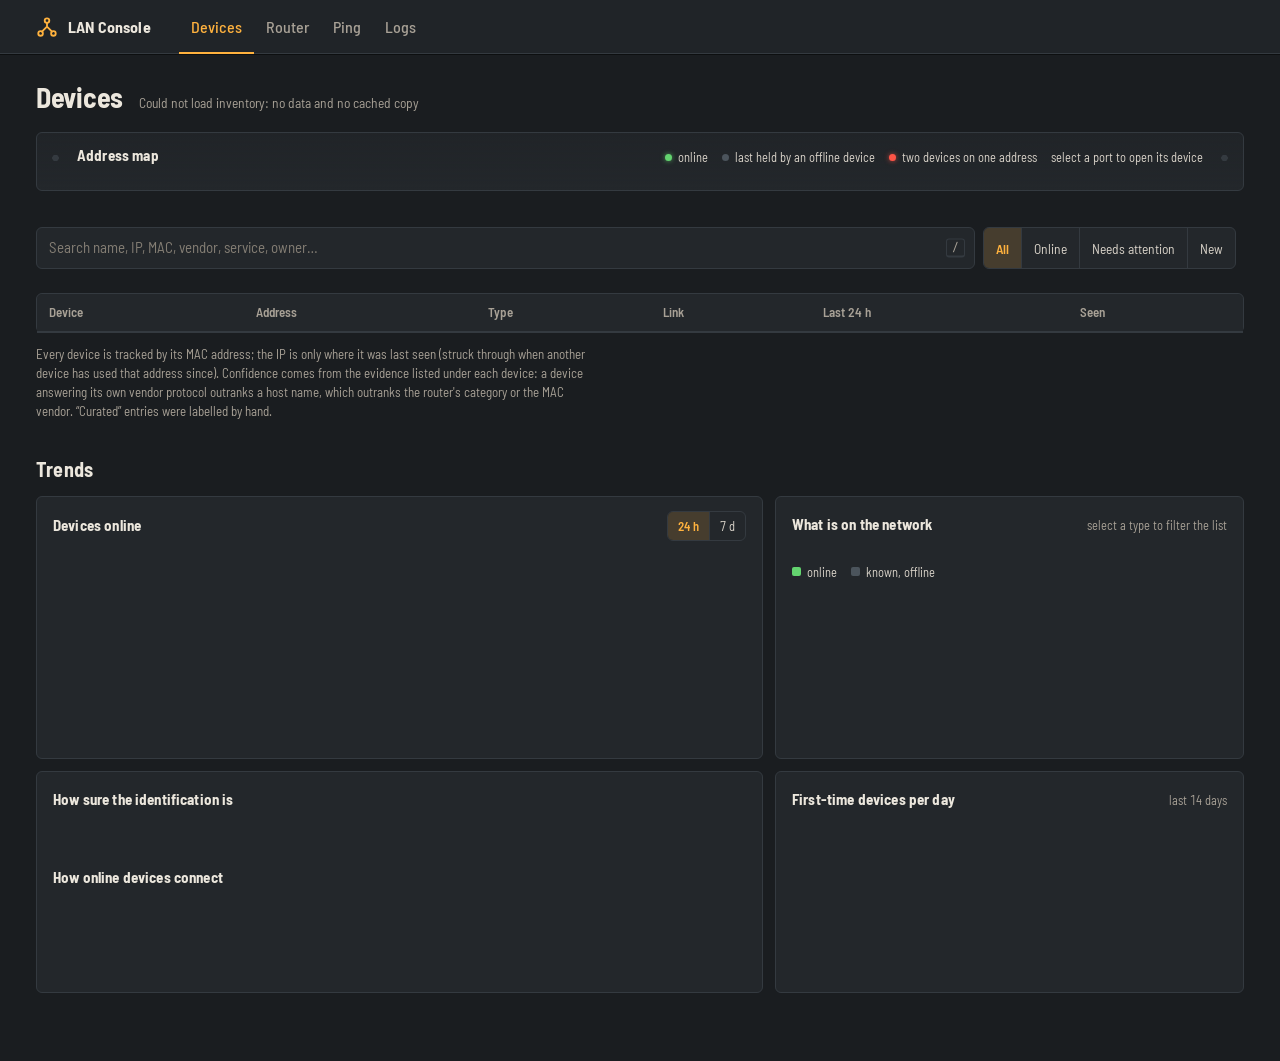
==== commit 33da9709: "One look with the sibling apps (rig.css, dark only), Apps menu, adapter makers can't disprove a bran" ====
--- a/web/index.html
+++ b/web/index.html
@@ -4,7 +4,7 @@
 <meta charset="utf-8">
 <meta name="viewport" content="width=device-width, initial-scale=1">
 <title>LAN Inventory</title>
-<link rel="stylesheet" href="panel.css">
+<link rel="stylesheet" href="rig.css"><link rel="stylesheet" href="panel.css">
 <style>
   /* Devices page. Tokens and fonts come from panel.css. */
   * { box-sizing: border-box; }
@@ -54,8 +54,8 @@
   button.stat { cursor: pointer; } button.stat:hover { border-color: var(--petrol); }
   .stat b { font-size: 18px; font-weight: 700; color: var(--fg); }
   .stat .foot { font-size: 12.5px; color: var(--muted); }
-  .stat[aria-pressed=true] { background: var(--ink); border-color: var(--ink); color: var(--face); }
-  .stat[aria-pressed=true] b, .stat[aria-pressed=true] .foot { color: var(--face); }
+  .stat[aria-pressed=true] { background: var(--t-btn-active); border-color: var(--t-accent); color: var(--t-accent); }
+  .stat[aria-pressed=true] b, .stat[aria-pressed=true] .foot { color: var(--t-accent); }
   .meter { width: 64px; height: 6px; border-radius: 1px; background: var(--rule-soft); overflow: hidden; }
   .meter i { display: block; height: 100%; background: var(--ink2); }
 
@@ -70,7 +70,7 @@
   .seg { display: inline-flex; border: 1px solid var(--line); border-radius: var(--r); overflow: hidden; background: var(--card); }
   .seg button { border: 0; background: transparent; color: var(--fg2); font: inherit; font-size: 13.5px; padding: 0 12px; min-height: 40px; cursor: pointer; }
   .seg button + button { border-left: 1px solid var(--line); }
-  .seg button[aria-pressed=true] { background: var(--ink); color: var(--face); font-weight: 600; }
+  .seg button[aria-pressed=true] { background: var(--t-btn-active); border-color: var(--t-accent); color: var(--t-accent); font-weight: 600; }
   #range button { min-height: 28px; font-size: 12.5px; padding: 0 10px; }
   button:focus-visible, tr.row:focus-visible { outline: 2px solid var(--petrol); outline-offset: 2px; }
   .chips { display: flex; flex-wrap: wrap; gap: 6px; margin-bottom: 12px; }
@@ -78,7 +78,7 @@
           font: inherit; font-size: 13.5px; cursor: pointer; display: inline-flex; align-items: center; gap: 6px; }
   .chip:hover { border-color: var(--petrol); }
   .chip svg { width: 15px; height: 15px; }
-  .chip[aria-pressed=true] { background: var(--ink); border-color: var(--ink); color: var(--face); }
+  .chip[aria-pressed=true] { background: var(--t-btn-active); border-color: var(--t-accent); color: var(--t-accent); }
   .chip .n { opacity: .65; }
 
   /* ── Device list ── */
@@ -142,7 +142,7 @@
   .morebtn { border: 0; background: none; color: var(--accent); font: inherit; font-size: 13px; cursor: pointer; padding: 6px 0 0; text-align: left; }
   svg text { font: 11.5px var(--font); fill: var(--muted); }
   .chartwrap { position: relative; }
-  .tip { position: absolute; pointer-events: none; background: var(--ink); color: var(--face); font-size: 12.5px; padding: 5px 8px; border-radius: 3px; white-space: nowrap; transform: translate(-50%, -100%); display: none; z-index: 8; }
+  .tip { position: absolute; pointer-events: none; background: var(--t-panel-hi); color: var(--t-text); border: 1px solid var(--t-border-hi); box-shadow: 0 6px 18px rgba(0,0,0,.5); font-size: 12.5px; padding: 5px 8px; border-radius: 3px; white-space: nowrap; transform: translate(-50%, -100%); display: none; z-index: 8; }
   .tip b { font-weight: 700; }
   .bars { display: grid; grid-template-columns: auto 1fr auto; gap: 5px 10px; align-items: center; font-size: 13.5px; }
   .bars button { display: contents; cursor: pointer; font: inherit; color: inherit; }
@@ -180,7 +180,9 @@
 <header class="topbar"><div class="tb-in">
   <a class="tb-brand" href="index.html"><svg width="22" height="22" viewBox="0 0 24 24" fill="none" stroke-width="2" stroke-linecap="round" stroke-linejoin="round" aria-hidden="true"><circle cx="12" cy="5" r="2.5"/><circle cx="5" cy="19" r="2.5"/><circle cx="19" cy="19" r="2.5"/><path d="M12 7.5v4M12 11.5l-5.5 5.5M12 11.5l5.5 5.5"/></svg><span>LAN Console</span></a>
   <nav aria-label="Sections"><a href="index.html" aria-current="page">Devices</a><a href="router.html">Router</a><a href="ping.html">Ping</a><a href="logs.html">Logs</a></nav>
+  <div class="rig-apps" hidden></div>
 </div></header>
+<script src="rig-apps.js"></script><script>RigApps.load("apps.json", "LAN Console")</script>
 <main>
   <div class="head">
     <h1>Devices</h1>
@@ -246,6 +248,7 @@
   </div>
 </main>
 
+<script src="bandwidth.js"></script>
 <script>
 (function () {
   'use strict';
@@ -682,7 +685,9 @@
         (ports ? '<h3 style="margin-top:14px">Open ports</h3><div class="ports-open">' + ports + '</div>' : '') +
         ((d.mdns.length || u.friendlyName || (d.web || []).length) ? '<h3 style="margin-top:14px">Announces</h3><dl>' +
           row('mDNS', esc(d.mdns.join('\n'))) + row('UPnP', esc([u.friendlyName, [u.manufacturer, u.modelName, u.modelNumber].filter(Boolean).join(' '), u.server].filter(Boolean).join('\n'))) + row('Web', esc((d.web || []).join('\n'))) + '</dl>' : '') +
-      '</div></div>';
+      '</div>' +
+      (window.BW && d.mac ? '<div class="card dcard" style="grid-column:1/-1" data-bw="' + esc(d.mac) + '"></div>' : '') +
+      '</div>';
   }
   function renderRows() {
     var tb = $('rows'), rows = visible(), now = nowSec(), html = '';
@@ -701,6 +706,7 @@
     tb.innerHTML = html || '<tr><td colspan="6" class="empty">No devices match. <button type="button" class="linkbtn" id="clear-all">Clear the search and filters</button></td></tr>';
     var total = state.data.devices.length;
     $('count').textContent = rows.length === total ? total + ' devices' : 'Showing ' + rows.length + ' of ' + total;
+    if (window.BW) BW.fill(tb);
     syncURL();
     document.querySelectorAll('th[data-k]').forEach(function (th) {
       if (th.dataset.k === state.sort) th.setAttribute('aria-sort', state.desc ? 'descending' : 'ascending'); else th.removeAttribute('aria-sort');
--- a/web/rig.css
+++ b/web/rig.css
@@ -0,0 +1,297 @@
+/* rig.css 1.0.0 — the shared "rig front panel" house style.
+   CANONICAL COPY: radio-gateway web_pages/rig.css. tesla-tools, lan-inventory and family-locator vendor a copy
+   (with fonts/) so each app stands alone; edit here, then run claude-notes ui/sync_rig.sh.
+   Contents: design notes, fonts, tokens (--t-*, scales), base elements, .rb buttons, status text colours, form
+   wells, and the shared frame (.lamp, .rig-top, .rig-apps). Only namespaced or element rules belong here: generic
+   class names (.panel, .bar, .icon, .tag, .empty...) are each app's own, in the stylesheet loaded after this one. */
+/* Radio Gateway — shared theme and base styles.
+   --t-* variables are referenced across every page; change values here
+   to restyle the whole UI. Do not rename without a sweep across all pages.
+
+   ─── Design: "rig front panel" ──────────────────────────────────────────
+   The UI borrows the vocabulary of the radios it drives: a graphite
+   chassis, silkscreened labels, backlit amber readouts and the two LEDs
+   every transceiver has. Colour therefore carries meaning, not mood:
+     --t-ok   busy/RX LED green   receiving, squelch open, healthy
+     --t-err  TX LED red          transmitting, recording, fault
+     --t-accent backlight amber   readouts, the selected/lit control, focus
+     --t-warn sodium yellow       needs attention, ducked, degraded
+   Spend boldness on the readouts (.freq-display, .hero-num, .seg); keep
+   everything else flat and quiet. Sentence case everywhere — no tracked
+   all-caps labels.
+
+   ─── Live-signal vocabulary (pick exactly one per element) ───────────────
+   Loudest → quietest; never stack two levels on the same element.
+     1. .pulse + --t-err        TX, recording, critical-live
+     2. .pulse + --t-ok         RX, listening, active-live
+     3. .rb-active (lit amber)  selected, focused, current tab
+     4. .flash (cell-flash)     value just changed (one-shot 600ms)
+     5. .cyan text              clickable / interactive (now amber; name kept)
+   Panel-level status strips use the .toast accent-edge pattern:
+     border-left: 3px solid var(--t-accent|--t-ok|--t-warn|--t-err).
+   ──────────────────────────────────────────────────────────────────────── */
+
+/* Text face — Barlow Semi Condensed (OFL, fonts/Barlow-OFL.txt). A DIN-like
+   instrument face: narrow enough for dense panels, legible at 12px. */
+@font-face { font-family: 'Barlow Semi Condensed'; font-weight: 400; font-style: normal; font-display: swap;
+  src: url('fonts/BarlowSemiCondensed-400.woff2') format('woff2'); }
+@font-face { font-family: 'Barlow Semi Condensed'; font-weight: 500; font-style: normal; font-display: swap;
+  src: url('fonts/BarlowSemiCondensed-500.woff2') format('woff2'); }
+@font-face { font-family: 'Barlow Semi Condensed'; font-weight: 600; font-style: normal; font-display: swap;
+  src: url('fonts/BarlowSemiCondensed-600.woff2') format('woff2'); }
+@font-face { font-family: 'Barlow Semi Condensed'; font-weight: 700; font-style: normal; font-display: swap;
+  src: url('fonts/BarlowSemiCondensed-700.woff2') format('woff2'); }
+
+/* Readout face — DSEG7 seven-segment (OFL, fonts/DSEG-LICENSE.txt).
+   unicode-range limits it to digits, '.', '-', '/', ':' and space, so a
+   string like "446.700 MHz" draws the number in segments and the unit in
+   Barlow — no markup changes needed anywhere a readout already exists. */
+@font-face { font-family: 'Readout'; font-weight: 400; font-style: normal; font-display: block;
+  src: url('fonts/DSEG7Classic-Regular.woff2') format('woff2');
+  unicode-range: U+0020, U+002D-003A; }
+@font-face { font-family: 'Readout'; font-weight: 700; font-style: normal; font-display: block;
+  src: url('fonts/DSEG7Classic-Bold.woff2') format('woff2');
+  unicode-range: U+0020, U+002D-003A; }
+
+/* Logs and raw protocol text only. */
+@font-face {
+  font-family: 'JetBrains Mono';
+  src: url('fonts/JetBrainsMono.woff2') format('woff2-variations'),
+       url('fonts/JetBrainsMono.woff2') format('woff2');
+  font-weight: 400 700;
+  font-style: normal;
+  font-display: swap;
+}
+
+:root {
+  /* Chassis + faceplate */
+  --t-bg:         #1a1d20;  /* chassis */
+  --t-panel:      #23272b;  /* faceplate */
+  --t-panel-hi:   #2c3136;  /* raised / hover */
+  --t-border:     #343a40;  /* panel seam */
+  --t-border-hi:  #4b545c;
+  --t-glass:      #14110b;  /* smoked readout window */
+  --t-well:       #131517;  /* recessed: meter tracks, inputs */
+
+  /* Silkscreen */
+  --t-text:       #ece7dd;
+  --t-text-dim:   #a8a196;  /* labels, secondary */
+  --t-text-mute:  #847e74;  /* disabled, tertiary (AA on --t-panel at 13px+) */
+
+  /* Lamps */
+  --t-accent:     #ffb23e;  /* backlight amber: readouts, lit control, focus */
+  --t-ok:         #63d46f;  /* RX / busy LED */
+  --t-warn:       #ecd651;  /* attention */
+  --t-err:        #ff5446;  /* TX LED, fault */
+
+  /* Desaturated variants — dense log lines, subtle tints. */
+  --t-ok-soft:    #8dbf8f;
+  --t-warn-soft:  #cbbd78;
+  --t-err-soft:   #d68377;
+
+  /* Legacy button aliases — widely referenced across pages */
+  --t-btn:        #2b3035;
+  --t-btn-border: #3e464d;
+  --t-btn-hover:  #343a40;
+  --t-btn-active: color-mix(in srgb, var(--t-accent) 16%, var(--t-panel));
+  --t-checkbox:   var(--t-accent);
+
+  /* Scales — use only these steps; do not introduce new sizes.
+     A condensed face sets ~15% narrower than the old mono, so the type
+     steps are one notch larger at roughly the same line width. */
+  --s-1: 4px;  --s-2: 8px;  --s-3: 12px;  --s-4: 16px;  --s-5: 24px;  --s-6: 32px;
+  --f-xs: 12px; --f-sm: 13px; --f-base: 14px; --f-md: 16px; --f-lg: 20px; --f-xl: 28px;
+  --r-sm: 3px; --r-md: 6px;
+
+  /* Control heights — one place to tune ergonomics. */
+  --h-ctl:    32px;
+  --h-ctl-sm: 26px;
+
+  --font-base:    'Barlow Semi Condensed', 'Roboto Condensed', 'Arial Narrow', system-ui, sans-serif;
+  --font-mono:    'JetBrains Mono', ui-monospace, SFMono-Regular, Menlo, monospace;
+  --font-display: 'Readout', var(--font-base);
+}
+/* Touch screens: fat-finger targets. */
+@media (pointer: coarse) {
+  :root { --h-ctl: 40px; --h-ctl-sm: 34px; }
+}
+
+* { box-sizing: border-box; }
+
+body {
+  font-family: var(--font-base);
+  font-size: var(--f-base);
+  font-variant-numeric: tabular-nums;
+  line-height: 1.4;
+  color: var(--t-text);
+  margin: 0;
+  -webkit-font-smoothing: antialiased;
+  background: var(--t-bg);
+  min-height: 100vh;
+}
+
+::selection { background: var(--t-accent); color: var(--t-glass); }
+:focus-visible { outline: 2px solid var(--t-accent); outline-offset: 2px; }
+
+h1, h2, h3 {
+  font-weight: 600;
+  letter-spacing: 0.01em;
+  margin: 0 0 var(--s-3);
+  color: var(--t-text);
+}
+h1 { font-size: var(--f-lg); }
+h2 { font-size: var(--f-md); }
+h3 { font-size: var(--f-sm); font-weight: 500; color: var(--t-text-dim); margin: 0 0 var(--s-2); }
+
+a { color: var(--t-accent); text-decoration: none; }
+a:hover { text-decoration: underline; text-underline-offset: 3px; }
+
+code, pre, kbd, samp, .mono { font-family: var(--font-mono); font-size: 0.92em; }
+
+/* Reusable buttons — raised rig keys. Three tiers:
+     .rb            secondary (most buttons)
+     .rb-primary    the one action a panel exists for (filled amber)
+     .rb-danger     destructive / keys the transmitter; keep it apart from
+                    its safe neighbour, never adjacent to the primary */
+.rb {
+  font: inherit;
+  font-size: var(--f-sm);
+  font-weight: 500;
+  min-height: var(--h-ctl-sm);
+  background: var(--t-btn);
+  border: 1px solid var(--t-btn-border);
+  border-bottom-color: color-mix(in srgb, var(--t-btn-border) 60%, #000);
+  color: var(--t-text);
+  border-radius: var(--r-sm);
+  padding: var(--s-1) var(--s-3);
+  cursor: pointer;
+  box-shadow: inset 0 1px 0 rgba(255,255,255,0.05);
+  transition: border-color 0.12s, background 0.12s, color 0.12s;
+}
+.rb:hover { background: var(--t-btn-hover); border-color: var(--t-border-hi); }
+.rb:active { box-shadow: inset 0 1px 2px rgba(0,0,0,0.4); transform: translateY(1px); }
+.rb-sm { padding: 2px var(--s-2); font-size: var(--f-xs); min-height: 0; }
+/* .rb-caps — historically small uppercase; now a semibold short label.
+   Kept as a class so existing markup keeps its weight. */
+.rb-caps { font-weight: 600; letter-spacing: 0.02em; }
+/* Lit key: amber backlight. */
+.rb-active,
+.rb.rb-active {
+  background: var(--t-btn-active);
+  border-color: var(--t-accent);
+  color: var(--t-accent);
+  box-shadow: inset 0 0 0 1px color-mix(in srgb, var(--t-accent) 25%, transparent);
+}
+.rb.rb-danger  { color: var(--t-err); border-color: color-mix(in srgb, var(--t-err) 55%, var(--t-btn-border)); }
+.rb.rb-danger:hover { background: var(--t-err); color: #1a0c0a; border-color: var(--t-err); }
+.rb.rb-warn    { color: var(--t-warn); border-color: color-mix(in srgb, var(--t-warn) 55%, var(--t-btn-border)); }
+.rb.rb-warn:hover   { background: var(--t-warn); color: #1a170a; border-color: var(--t-warn); }
+.rb.rb-primary { background: var(--t-accent); color: #1f1504; border-color: var(--t-accent); font-weight: 600; }
+.rb.rb-primary:hover { background: color-mix(in srgb, var(--t-accent) 85%, #fff); border-color: var(--t-accent); }
+
+/* Status text colors */
+.green  { color: var(--t-ok); }
+.red    { color: var(--t-err); }
+.yellow { color: var(--t-warn); }
+.cyan   { color: var(--t-accent); }
+.white  { color: var(--t-text); }
+/* Dim = secondary text (labels, timestamps, inactive).
+   For "faded out" use .dim-op (opacity) instead. */
+.dim    { color: var(--t-text-dim); }
+.mute   { color: var(--t-text-mute); }
+.dim-op { opacity: 0.4; }
+
+/* Form controls — recessed wells */
+input, select, textarea, button { font-family: inherit; }
+:root { color-scheme: dark; }
+/* :where() keeps specificity at zero, so any page or class rule still wins. */
+:where(input:not([type="range"], [type="checkbox"], [type="radio"], [type="file"], [type="color"], [type="button"], [type="submit"]), select, textarea) {
+  background: var(--t-well);
+  color: var(--t-text);
+  border: 1px solid var(--t-border);
+  border-radius: var(--r-sm);
+  padding: var(--s-1) var(--s-2);
+  font-size: var(--f-base);
+  min-height: var(--h-ctl-sm);
+}
+:where(input, select, textarea):focus-visible { outline: none; border-color: var(--t-accent); box-shadow: 0 0 0 2px color-mix(in srgb, var(--t-accent) 25%, transparent); }
+:where(input, select, textarea)::placeholder { color: var(--t-text-mute); }
+:where(select) { max-width: 100%; }
+:where(button, select, summary, label[for], input[type="checkbox"], input[type="radio"]):not(:disabled) { cursor: pointer; }
+:where(button, input, select, textarea):disabled { opacity: 0.45; cursor: not-allowed; }
+input[type="range"] { accent-color: var(--t-accent); }
+input[type="checkbox"], input[type="radio"] { accent-color: var(--t-accent); width: 16px; height: 16px; }
+.tgl { display: inline-flex; align-items: center; gap: var(--s-2); font-size: var(--f-base); color: var(--t-text-dim); cursor: pointer; user-select: none; }
+
+/* ─── Shared app frame (added 1.0.0) ──────────────────────────────────────
+   Used by the apps that vendor this file; the gateway shell keeps its own
+   #shell-bar, which these mirror. */
+
+/* Lamp — an LED with its label: <span class="lamp ok"><i></i>Locked</span>.
+   ok / warn / err / accent light it; no class = unlit. */
+.lamp { display: inline-flex; align-items: center; gap: 6px; white-space: nowrap; }
+.lamp > i { width: 8px; height: 8px; border-radius: 50%; flex-shrink: 0;
+  background: var(--t-well); box-shadow: inset 0 0 0 1px var(--t-border-hi); }
+.lamp.ok > i     { background: var(--t-ok);     box-shadow: 0 0 6px color-mix(in srgb, var(--t-ok) 70%, transparent); }
+.lamp.warn > i   { background: var(--t-warn);   box-shadow: 0 0 6px color-mix(in srgb, var(--t-warn) 70%, transparent); }
+.lamp.err > i    { background: var(--t-err);    box-shadow: 0 0 6px color-mix(in srgb, var(--t-err) 70%, transparent); }
+.lamp.accent > i { background: var(--t-accent); box-shadow: 0 0 6px color-mix(in srgb, var(--t-accent) 70%, transparent); }
+
+/* Top bar — <header class="rig-top"> brand | tabs | side | apps.
+   Menus are dim until lit; the lit one gets an amber underline on the bar's
+   bottom edge, like a backlit key (same as the gateway's #shell-bar). */
+.rig-top {
+  display: flex; align-items: stretch; flex-wrap: wrap; gap: 0 var(--s-4);
+  min-height: 48px; padding: 0 var(--s-4);
+  background: color-mix(in srgb, var(--t-panel) 70%, var(--t-bg));
+  border-bottom: 1px solid #0d0f10; box-shadow: inset 0 -1px 0 var(--t-border);
+  position: sticky; top: 0; z-index: 1000;
+}
+.rig-brand { display: flex; align-items: center; gap: var(--s-2); min-height: 44px; white-space: nowrap;
+  color: var(--t-text); font-size: var(--f-md); font-weight: 700; letter-spacing: 0.02em; text-decoration: none; }
+.rig-brand:hover { text-decoration: none; }
+.rig-brand small { color: var(--t-text-mute); font-size: var(--f-xs); font-weight: 400; letter-spacing: 0; }
+.rig-tabs { display: flex; flex-wrap: wrap; align-items: stretch; }
+.rig-tabs a, .rig-tabs button {
+  display: inline-flex; align-items: center; min-height: 44px; padding: 2px var(--s-3) 0;
+  color: var(--t-text-dim); font: inherit; font-size: var(--f-md); font-weight: 500;
+  background: none; border: 0; border-bottom: 2px solid transparent; border-radius: 0;
+  text-decoration: none; cursor: pointer; transition: color 0.1s;
+}
+.rig-tabs a:hover, .rig-tabs button:hover { color: var(--t-text); text-decoration: none; }
+.rig-tabs [aria-current="page"], .rig-tabs [aria-selected="true"], .rig-tabs .on {
+  color: var(--t-accent); border-bottom-color: var(--t-accent); }
+.rig-tabs :focus-visible, .rig-apps :focus-visible { outline: 2px solid var(--t-accent); outline-offset: -2px; }
+.rig-side { margin-left: auto; display: flex; flex-wrap: wrap; align-items: center; gap: var(--s-2) var(--s-3);
+  padding: var(--s-1) 0; font-size: var(--f-sm); color: var(--t-text-dim); }
+
+/* Apps menu — links to sibling apps, filled by rig-apps.js; hidden unless configured. */
+.rig-apps { position: relative; display: flex; align-items: stretch; }
+.rig-apps[hidden] { display: none; }
+.rig-apps > button {
+  display: flex; align-items: center; gap: 6px; padding: 2px var(--s-3) 0; min-height: 44px;
+  background: none; border: 0; border-bottom: 2px solid transparent; color: var(--t-text-dim);
+  font: inherit; font-size: var(--f-md); font-weight: 500; cursor: pointer;
+}
+.rig-apps > button::after { content: ''; border: 4px solid transparent; border-top-color: currentColor;
+  border-bottom: 0; margin-top: 2px; opacity: 0.55; }
+.rig-apps > button:hover, .rig-apps.open > button { color: var(--t-text); }
+.rig-apps-menu {
+  display: none; position: absolute; top: 100%; right: 0; min-width: 200px; z-index: 1001;
+  background: var(--t-panel-hi); border: 1px solid var(--t-border-hi);
+  border-radius: 0 0 var(--r-md) var(--r-md); box-shadow: 0 10px 24px rgba(0,0,0,0.5); padding: var(--s-1) 0;
+}
+.rig-apps.open .rig-apps-menu { display: block; }
+.rig-apps-menu a { display: flex; align-items: center; min-height: 36px; padding: 0 var(--s-4);
+  border-left: 3px solid transparent; white-space: nowrap; color: var(--t-text); font-size: var(--f-base); }
+.rig-apps-menu a:hover { background: var(--t-btn-hover); text-decoration: none; }
+.rig-apps-menu a[aria-current="page"] { background: var(--t-btn-active); color: var(--t-accent); border-left-color: var(--t-accent); }
+
+@media (max-width: 640px) {
+  .rig-top { gap: 0 var(--s-2); padding: 0 var(--s-2); }
+  /* one row of tabs that scrolls sideways, instead of two or three tall rows */
+  .rig-tabs { flex-wrap: nowrap; overflow-x: auto; scrollbar-width: none; max-width: 100%; }
+  .rig-tabs::-webkit-scrollbar { display: none; }
+  .rig-tabs a, .rig-tabs button { white-space: nowrap; flex: none; }
+  .rig-tabs a, .rig-tabs button, .rig-apps > button { padding: 2px var(--s-2) 0; font-size: var(--f-base); }
+}
--- a/web/panel.css
+++ b/web/panel.css
@@ -1,58 +1,41 @@
-/* lan-inventory — shared theme ("patch panel"). Loaded first by every page.
+/* lan-inventory — page theme ("patch panel"), loaded after rig.css by every page.
 
-   The look borrows from the network closet: rack-steel background,
-   faceplate panels, ink text, and the port LEDs as the only bright
-   colours. Colour carries meaning:
-     --led / --ok   link light: online, healthy
-     --amber        activity/attention: needs a look, warning
-     --red          fault: conflict, mismatch, error
-     --unlit        port with nothing lit: offline, unknown
-     --petrol       interactive: links, focus, the selected control
-     --tape         label-maker tape: something a person labelled by hand
+   Fonts, the --t-* tokens, base elements and the Apps menu come from rig.css: the shared "rig front panel"
+   house style, vendored from radio-gateway. This file maps the patch-panel names onto those tokens and
+   keeps the closet motif (RJ45 jacks, port LEDs, label-maker tape). Dark only. Colour carries meaning:
+     --led / --ok   link light: online, healthy           (rig --t-ok)
+     --amber        attention: needs a look, warning      (rig --t-warn)
+     --red          fault: conflict, mismatch, error      (rig --t-err)
+     --unlit        port with nothing lit: offline        (rig --t-border-hi)
+     --petrol       interactive: links, focus, selected   (rig --t-accent, backlight amber; name kept)
+     --tape         label-maker tape: labelled by hand    (cream, so it never reads as a warning)
    Spend boldness on the patch panel (Devices page); keep the rest quiet.
 
    Two older token vocabularies are aliased at the bottom (index.html used
    --muted/--accent/--s1…, console.css used --mut/--acc/--soft…), so page
    rules keep working; new rules should use the names in the first block. */
 
-@font-face { font-family: 'Overpass'; src: url('fonts/Overpass.woff2') format('woff2-variations'), url('fonts/Overpass.woff2') format('woff2');
-             font-weight: 100 900; font-style: normal; font-display: swap;
-             unicode-range: U+0000-00B6, U+00B8-FFFF; }   /* Overpass's middle dot eats the space after it; let it fall back */
-@font-face { font-family: 'Overpass Mono'; src: url('fonts/OverpassMono.woff2') format('woff2-variations'), url('fonts/OverpassMono.woff2') format('woff2');
-             font-weight: 300 700; font-style: normal; font-display: swap; }
+:root {
+  color-scheme: dark;
+  --steel: var(--t-bg);  --face: var(--t-panel);  --well: var(--t-well);
+  --ink: var(--t-text);  --ink2: color-mix(in srgb, var(--t-text) 72%, var(--t-text-dim));  --mute: var(--t-text-dim);
+  --rule: var(--t-border);  --rule-soft: color-mix(in srgb, var(--t-border) 55%, var(--t-panel));
+  --petrol: var(--t-accent); --petrol-strong: color-mix(in srgb, var(--t-accent) 75%, #fff);
+  --petrol-soft: color-mix(in srgb, var(--t-accent) 14%, var(--t-panel));
+  --led: var(--t-ok);  --ok: var(--t-ok);
+  --ok-soft: color-mix(in srgb, var(--t-ok) 13%, var(--t-panel));  --ok-line: color-mix(in srgb, var(--t-ok) 40%, var(--t-border));
+  --amber: var(--t-warn);  --amber-led: var(--t-warn);
+  --amber-soft: color-mix(in srgb, var(--t-warn) 13%, var(--t-panel));  --amber-line: color-mix(in srgb, var(--t-warn) 40%, var(--t-border));
+  --amber-text: color-mix(in srgb, var(--t-warn) 70%, var(--t-text));
+  --red: var(--t-err);
+  --red-soft: color-mix(in srgb, var(--t-err) 14%, var(--t-panel));  --red-line: color-mix(in srgb, var(--t-err) 40%, var(--t-border));
+  --unlit: var(--t-border-hi);
+  --jack: #0b0c0e;   --jack-hi: #24282d;   /* empty RJ45 socket */
+  --tape: #e6dfcc;   --tape-ink: #1b1705;
+  --c-wired: #9aa6b2; --c-5g: #52b8d4; --c-24: #2c7389;   /* how devices connect: data colours, not status */
 
-:root {
-  color-scheme: light;
-  --steel: #dde1e5;  --face: #f6f7f8;  --well: #e9ecef;
-  --ink: #15181b;    --ink2: #3a4149;  --mute: #5f6872;
-  --rule: #c5cbd2;   --rule-soft: #e5e8eb;
-  --petrol: #0b6680; --petrol-strong: #084e63; --petrol-soft: #d9eaf0;
-  --led: #17a54b;    --ok: #11793a;    --ok-soft: #dff1e5;  --ok-line: #a6d6b7;
-  --amber: #a66400;  --amber-led: #f0a21a; --amber-soft: #fbefd8; --amber-line: #ebc684; --amber-text: #5a3b0c;
-  --red: #c4281e;    --red-soft: #fbe4e1; --red-line: #eeb1aa;
-  --unlit: #a9b1ba;
-  --jack: #2a2f35;   --jack-hi: #3b424a;   /* empty RJ45 socket */
-  --tape: #f5d339;   --tape-ink: #1b1705;
-  --c-wired: #4d5965; --c-5g: #0b6680; --c-24: #6fb0c4;   /* how devices connect */
-
-  --font: 'Overpass', system-ui, -apple-system, 'Segoe UI', Roboto, sans-serif;
-  --font-mono: 'Overpass Mono', ui-monospace, SFMono-Regular, Menlo, monospace;
-  --r: 5px;
-}
-@media (prefers-color-scheme: dark) {
-  :root {
-    color-scheme: dark;
-    --steel: #111315;  --face: #1a1d20;  --well: #141619;
-    --ink: #e8ebee;    --ink2: #c2c8cf;  --mute: #939ca6;
-    --rule: #2c3136;   --rule-soft: #22262a;
-    --petrol: #52b8d4; --petrol-strong: #93d6e8; --petrol-soft: #14303a;
-    --led: #36d36f;    --ok: #4bd17c;    --ok-soft: #12301d;  --ok-line: #285c3a;
-    --amber: #f2b13c;  --amber-led: #f2b13c; --amber-soft: #33270f; --amber-line: #5d4520; --amber-text: #f0d7aa;
-    --red: #ff6f62;    --red-soft: #3a1c19; --red-line: #6a2c26;
-    --unlit: #454d56;
-    --jack: #0b0c0e;   --jack-hi: #24282d;
-    --c-wired: #9aa6b2; --c-5g: #52b8d4; --c-24: #2c7389;
-  }
+  --font: var(--font-base);
+  --r: var(--r-md);
 }
 
 /* ── aliases: index.html vocabulary ─────────────────────────────── */
@@ -70,7 +53,7 @@
   --warn-strong: var(--amber); --warn-text: var(--amber-text); --warn-bg: var(--amber-soft); --warn-line: var(--amber-line);
   --ok-bg: var(--ok-soft); --bad: var(--red); --bad-bg: var(--red-soft); --bad-line: var(--red-line);
   --off-bg: var(--rule-soft); --off-line: var(--unlit); --toggle-off: var(--unlit);
-  --hero: var(--ink); --hero-fg: var(--face); --hero-mut: var(--rule);
+  --hero: var(--t-glass); --hero-fg: var(--t-accent); --hero-mut: var(--t-text-dim);   /* rig .hero: smoked glass, amber type */
 }
 
 /* ── shared primitives ──────────────────────────────────────────── */
@@ -78,7 +61,7 @@
 body { font-family: var(--font); font-variant-numeric: tabular-nums; -webkit-font-smoothing: antialiased; }
 .mono, code, kbd { font-family: var(--font-mono); }
 :focus-visible { outline: 2px solid var(--petrol); outline-offset: 2px; }
-::selection { background: var(--petrol); color: var(--face); }
+::selection { background: var(--petrol); color: var(--t-glass); }
 
 /* Label-maker tape: only for things a person labelled by hand. */
 .tape {
--- a/web/nav.css
+++ b/web/nav.css
@@ -1,29 +1,30 @@
-/* Top bar shared by every page — the rack's top rail: a dark band in both
-   themes, so the pages below read as faceplates mounted under it.
-   Tokens come from panel.css. */
+/* Top bar shared by every page: the same bar as rig.css .rig-top and the radio gateway's
+   #shell-bar (graphite band, dim menus, amber underline on the lit one). Tokens come from rig.css. */
 .topbar {
-  --nv-bg: #16191c; --nv-line: #000; --nv-fg: #f1f3f5; --nv-mut: #a2acb6; --nv-acc: #7fd0e6;
+  --nv-bg: color-mix(in srgb, var(--t-panel) 70%, var(--t-bg)); --nv-line: #0d0f10;
+  --nv-fg: var(--t-text); --nv-mut: var(--t-text-dim); --nv-acc: var(--t-accent);
   background: var(--nv-bg); border-bottom: 1px solid var(--nv-line); color: var(--nv-fg);
-  box-shadow: inset 0 -3px 0 #23282d;
-  font: 15px/1.45 var(--font, system-ui, sans-serif);
+  box-shadow: inset 0 -1px 0 var(--t-border);
+  font: 15px/1.45 var(--font-base);
 }
-@media (prefers-color-scheme: dark) { .topbar { --nv-bg: #0b0c0e; } }
 .topbar .tb-in { max-width: 1240px; margin: 0 auto; padding: 0 16px; min-height: 54px; box-sizing: border-box;
                  display: flex; flex-wrap: wrap; align-items: stretch; gap: 0 28px; }
 .topbar .tb-brand { display: flex; align-items: center; gap: 10px; font-weight: 700; font-size: 16px; letter-spacing: .01em;
                     color: inherit; text-decoration: none; }
 .topbar .tb-brand svg { stroke: var(--nv-acc); }
 .topbar nav { display: flex; flex-wrap: wrap; gap: 0; align-items: stretch; }
-.topbar nav a { display: inline-flex; align-items: center; min-height: 44px; padding: 3px 14px 0;
-                color: var(--nv-mut); text-decoration: none; font-size: 15px; border-bottom: 3px solid transparent; }
+.topbar nav a { display: inline-flex; align-items: center; min-height: 44px; padding: 2px var(--s-3) 0;
+                color: var(--nv-mut); text-decoration: none; font-size: var(--f-md); font-weight: 500; border-bottom: 2px solid transparent; }
 .topbar nav a:hover { color: var(--nv-fg); }
-.topbar nav a[aria-current=page] { color: var(--nv-fg); font-weight: 600; border-bottom-color: var(--nv-acc); }
+.topbar nav a[aria-current=page] { color: var(--nv-acc); border-bottom-color: var(--nv-acc); }
 .topbar nav a:focus-visible, .topbar button:focus-visible { outline: 2px solid var(--nv-acc); outline-offset: -2px; }
 .topbar .tb-side { margin-left: auto; display: flex; flex-wrap: wrap; align-items: center; gap: 8px 12px;
                    font-size: 13px; color: var(--nv-mut); padding: 8px 0; }
-.topbar .tb-side button { min-height: 34px; padding: 0 14px; border-radius: 4px; border: 1px solid #3a4148;
-                          background: #22272c; color: var(--nv-fg); font: inherit; cursor: pointer; }
-.topbar .tb-side button:hover { border-color: var(--nv-acc); }
+.topbar .tb-side button { min-height: 34px; padding: 0 14px; border-radius: var(--r-sm); border: 1px solid var(--t-btn-border);
+                          border-bottom-color: color-mix(in srgb, var(--t-btn-border) 60%, #000); background: var(--t-btn);
+                          box-shadow: inset 0 1px 0 rgba(255,255,255,.05); color: var(--nv-fg); font: inherit; cursor: pointer; }
+.topbar .tb-side button:hover { background: var(--t-btn-hover); border-color: var(--t-border-hi); }
+.topbar .rig-apps { align-self: stretch; }
 .topbar .tb-side button:disabled { opacity: .6; cursor: progress; }
 @media (max-width: 640px) {
   .topbar .tb-in { gap: 0 12px; }
